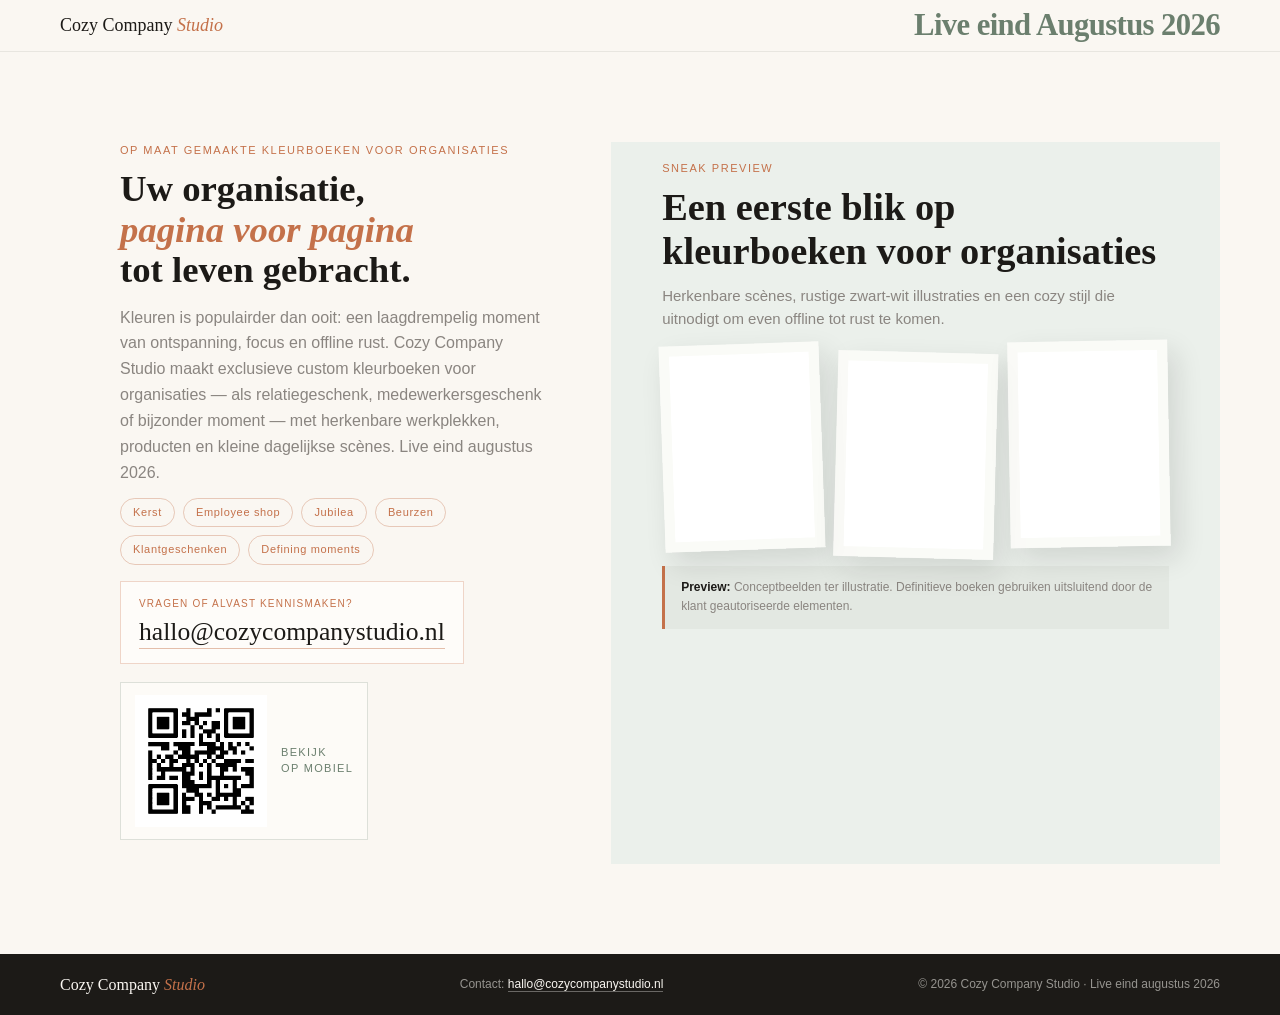
==== index.html @ 4e95ba16 "Harden teaser page with CSP and remove unused script" ====
<!DOCTYPE html>
<html lang="nl">
<head>
<meta charset="UTF-8">
<meta name="viewport" content="width=device-width, initial-scale=1.0">
<title>Custom kleurboeken voor organisaties | Cozy Company Studio</title>
<meta http-equiv="Content-Security-Policy" content="default-src 'self'; img-src 'self' data: https:; script-src 'self' 'unsafe-inline'; style-src 'self' https://fonts.googleapis.com; font-src 'self' https://fonts.gstatic.com; connect-src 'none'; object-src 'none'; base-uri 'self'; form-action 'none'; frame-ancestors 'none'; upgrade-insecure-requests;">
<link rel="stylesheet" href="css/style.css">
<link rel="stylesheet" href="css/teaser.css">

  <meta name="description" content="Cozy Company Studio maakt exclusieve custom kleurboeken voor organisaties, met herkenbare werkplekken, producten en momenten. Live eind augustus 2026.">
  <meta name="robots" content="index, follow">
  <meta name="author" content="Cozy Company Studio">
  <meta name="theme-color" content="#FAF7F2">
  <link rel="canonical" href="https://www.cozycompanystudio.nl/">

  <meta property="og:locale" content="nl_NL">
  <meta property="og:title" content="Custom kleurboeken voor organisaties | Cozy Company Studio">
  <meta property="og:description" content="Exclusieve custom kleurboeken voor organisaties. Herkenbare werkplekken, producten en kleine momenten in een warme cozy stijl. Live eind augustus 2026.">
  <meta property="og:type" content="website">
  <meta property="og:url" content="https://www.cozycompanystudio.nl/">
  <meta property="og:site_name" content="Cozy Company Studio">
  <meta property="og:image" content="https://www.cozycompanystudio.nl/images/gallery/gallery-01.png">
  <meta property="og:image:alt" content="Voorbeeldillustratie van een custom kleurboek voor een organisatie">

  <meta name="twitter:card" content="summary_large_image">
  <meta name="twitter:title" content="Custom kleurboeken voor organisaties | Cozy Company Studio">
  <meta name="twitter:description" content="Exclusieve custom kleurboeken voor organisaties. Live eind augustus 2026.">
  <meta name="twitter:image" content="https://www.cozycompanystudio.nl/images/gallery/gallery-01.png">

  <script type="application/ld+json">
  {
    "@context": "https://schema.org",
    "@graph": [
      {
        "@type": "Organization",
        "@id": "https://www.cozycompanystudio.nl/#organization",
        "name": "Cozy Company Studio",
        "url": "https://www.cozycompanystudio.nl/",
        "email": "hallo@cozycompanystudio.nl",
        "description": "Cozy Company Studio maakt exclusieve custom kleurboeken voor organisaties.",
        "logo": "https://www.cozycompanystudio.nl/favicon/favicon.svg"
      },
      {
        "@type": "WebSite",
        "@id": "https://www.cozycompanystudio.nl/#website",
        "url": "https://www.cozycompanystudio.nl/",
        "name": "Cozy Company Studio",
        "publisher": { "@id": "https://www.cozycompanystudio.nl/#organization" },
        "inLanguage": "nl-NL"
      },
      {
        "@type": "Service",
        "@id": "https://www.cozycompanystudio.nl/#service",
        "name": "Custom kleurboeken voor organisaties",
        "serviceType": "Op maat gemaakte kleurboeken voor organisaties",
        "provider": { "@id": "https://www.cozycompanystudio.nl/#organization" },
        "areaServed": "Nederland",
        "description": "Exclusieve kleurboeken voor organisaties, met herkenbare werkplekken, producten, collega’s en kleine momenten uit het dagelijkse werk."
      }
    ]
  }
  </script>

  <link rel="icon" href="favicon/favicon.svg" type="image/svg+xml">
  <link rel="manifest" href="favicon/site.webmanifest">

</head>
<body class="teaser-page">

<nav>
  <a href="#" class="logo">Cozy Company <span>Studio</span></a>
  <div class="nav-launch-note">Live eind Augustus 2026</div>
</nav>

<main class="teaser-shell">
  <section class="teaser-main" aria-label="Teaser Cozy Company Studio">
    <div class="teaser-copy">
      <p class="hero-eyebrow">Op maat gemaakte kleurboeken voor organisaties</p>
      <h1 class="hero-title">
        Uw organisatie,<br>
        <em>pagina voor pagina</em><br>
        tot leven gebracht.
      </h1>
      <p class="hero-subtitle">
        Kleuren is populairder dan ooit: een laagdrempelig moment van ontspanning, focus en offline rust. Cozy Company Studio maakt exclusieve custom kleurboeken voor organisaties — als relatiegeschenk, medewerkersgeschenk of bijzonder moment — met herkenbare werkplekken, producten en kleine dagelijkse scènes. Live eind augustus 2026.
      </p>
      <div class="hero-occasions">
        <span class="occasion-tag">Kerst</span>
        <span class="occasion-tag">Employee shop</span>
        <span class="occasion-tag">Jubilea</span>
        <span class="occasion-tag">Beurzen</span>
        <span class="occasion-tag">Klantgeschenken</span>
        <span class="occasion-tag">Defining moments</span>
      </div>
      <div class="teaser-mail-cta" aria-label="Contact per e-mail">
        <span>Vragen of alvast kennismaken?</span>
        <a href="mailto:hallo@cozycompanystudio.nl">hallo@cozycompanystudio.nl</a>
      </div>
      <div class="desktop-qr" aria-label="QR-code om de website op mobiel te bekijken">
        <img src="images/qr-mobile.svg?v=5" alt="QR-code naar Cozy Company Studio">
        <span>Bekijk<br>op mobiel</span>
      </div>
    </div>

    <aside class="teaser-preview" aria-label="Sneak preview voorbeeldillustraties">
      <div class="teaser-preview-header">
        <p class="section-label">Sneak preview</p>
        <h2 class="section-title">Een eerste blik op kleurboeken voor organisaties</h2>
        <p class="section-intro">
          Herkenbare scènes, rustige zwart-wit illustraties en een cozy stijl die uitnodigt om even offline tot rust te komen.
        </p>
      </div>
      <div class="teaser-gallery">
        <div class="teaser-card">
          <img src="images/gallery/custom-kleurboek-luchtvaart-organisatie.svg" alt="Voorbeeldillustratie van custom kleurboek voor luchtvaartorganisatie" loading="lazy">
        </div>
        <div class="teaser-card">
          <img src="images/gallery/custom-kleurboek-openbaar-vervoer-organisatie.svg" alt="Voorbeeldillustratie van custom kleurboek voor openbaar vervoer organisatie" loading="lazy">
        </div>
        <div class="teaser-card">
          <img src="images/gallery/custom-kleurboek-hightech-organisatie.svg" alt="Voorbeeldillustratie van custom kleurboek voor hightech organisatie" loading="lazy">
        </div>
      </div>
      <div class="gallery-disclaimer">
        <strong>Preview:</strong> Conceptbeelden ter illustratie. Definitieve boeken gebruiken uitsluitend door de klant geautoriseerde elementen.
      </div>
    </aside>
  </section>

  <footer class="teaser-footer">
    <div class="footer-logo">Cozy Company <span>Studio</span></div>
    <div>Contact: <a href="mailto:hallo@cozycompanystudio.nl">hallo@cozycompanystudio.nl</a></div>
    <div>© 2026 Cozy Company Studio · Live eind augustus 2026</div>
  </footer>
</main>

</body>
</html>
---- css/style.css ----
@import url('https://fonts.googleapis.com/css2?family=Playfair+Display:ital,wght@0,400;0,700;1,400&family=DM+Sans:wght@300;400;500&display=swap');

  :root {
    --ink: #1C1A17;
    --cream: #FAF7F2;
    --warm-white: #FFFEFB;
    --sage: #6B7F6E;
    --blush: #E8C4A0;
    --terracotta: #C4714A;
    --pale-sage: #EBF0EB;
    --mid-gray: #8A8580;
  }

  * { margin: 0; padding: 0; box-sizing: border-box; }
  html { scroll-behavior: smooth; }
  body { font-family: 'DM Sans', sans-serif; background: var(--cream); color: var(--ink); font-size: 16px; line-height: 1.6; }

  /* ─── NAV ─── */
  nav {
    position: fixed; top: 0; width: 100%; z-index: 100;
    padding: 18px 60px; display: flex; justify-content: space-between; align-items: center;
    background: rgba(250,247,242,0.95); backdrop-filter: blur(8px);
    border-bottom: 1px solid rgba(28,26,23,0.08);
  }
  .logo { font-family: 'Playfair Display', serif; font-size: 18px; color: var(--ink); text-decoration: none; }
  .logo span { color: var(--terracotta); font-style: italic; }
  .nav-links { list-style: none; display: flex; gap: 32px; }
  .nav-links a { text-decoration: none; font-size: 12px; font-weight: 400; color: var(--mid-gray); letter-spacing: 0.08em; text-transform: uppercase; transition: color 0.2s; }
  .nav-links a:hover { color: var(--ink); }
  .nav-hamburger { display: none; flex-direction: column; gap: 5px; cursor: pointer; padding: 4px; }
  .nav-hamburger span { display: block; width: 22px; height: 2px; background: var(--ink); border-radius: 2px; }
  .mobile-menu { display: none; position: fixed; top: 61px; left: 0; right: 0; background: var(--cream); border-bottom: 1px solid rgba(28,26,23,0.1); z-index: 99; padding: 20px 24px; flex-direction: column; }
  .mobile-menu.open { display: flex; }
  .mobile-menu a { text-decoration: none; font-size: 14px; letter-spacing: 0.06em; text-transform: uppercase; color: var(--ink); padding: 14px 0; border-bottom: 1px solid rgba(28,26,23,0.06); }

  /* ─── HERO ─── */
  #hero { min-height: 100vh; display: grid; grid-template-columns: 1fr 1fr; padding-top: 61px; }
  .hero-left { padding: 80px 60px; display: flex; flex-direction: column; justify-content: center; }
  .hero-eyebrow { font-size: 11px; font-weight: 500; letter-spacing: 0.14em; text-transform: uppercase; color: var(--terracotta); margin-bottom: 24px; }
  .hero-title { font-family: 'Playfair Display', serif; font-size: clamp(36px, 4vw, 56px); line-height: 1.1; font-weight: 700; margin-bottom: 24px; }
  .hero-title em { font-style: italic; color: var(--terracotta); }
  .hero-subtitle { font-size: 16px; font-weight: 300; color: var(--mid-gray); line-height: 1.75; max-width: 440px; margin-bottom: 20px; }
  .hero-occasions { display: flex; flex-wrap: wrap; gap: 8px; margin-bottom: 36px; }
  .occasion-tag { font-size: 11px; font-weight: 500; letter-spacing: 0.06em; border: 1px solid rgba(196,113,74,0.35); color: var(--terracotta); padding: 5px 12px; border-radius: 20px; }
  .hero-cta { display: inline-block; background: var(--ink); color: var(--cream); padding: 15px 34px; font-size: 12px; letter-spacing: 0.08em; text-transform: uppercase; text-decoration: none; font-weight: 500; transition: background 0.2s; width: fit-content; }
  .hero-cta:hover { background: var(--terracotta); }
  .hero-right { background: var(--pale-sage); position: relative; overflow: hidden; display: flex; align-items: center; justify-content: center; min-height: 400px; }
  .book-mockup { width: 240px; height: 320px; background: white; box-shadow: 20px 20px 60px rgba(28,26,23,0.15); border-radius: 2px; transform: rotate(-2deg); position: relative; overflow: hidden; z-index: 2; }
  .book-spine { position: absolute; left: 0; top: 0; bottom: 0; width: 16px; background: var(--sage); }
  .book-content { margin-left: 20px; padding: 20px 16px; height: 100%; display: flex; flex-direction: column; }
  .book-logo-area { font-family: 'Playfair Display', serif; font-size: 8px; letter-spacing: 0.12em; color: var(--mid-gray); text-transform: uppercase; margin-bottom: 10px; border-bottom: 1px solid #eee; padding-bottom: 6px; }
  .coloring-preview { flex: 1; display: flex; align-items: center; justify-content: center; }
  .book-title { font-size: 7px; letter-spacing: 0.06em; text-transform: uppercase; color: var(--mid-gray); text-align: center; margin-top: 10px; }
  .second-book { position: absolute; top: 50%; right: 50px; transform: translateY(-60%) rotate(4deg); width: 180px; height: 240px; background: white; box-shadow: 10px 10px 30px rgba(28,26,23,0.1); border-radius: 2px; overflow: hidden; z-index: 1; }
  .second-book .book-spine { background: var(--blush); }

  /* ─── SECTION SHARED ─── */
  section { padding: 90px 60px; }
  .section-label { font-size: 11px; font-weight: 500; letter-spacing: 0.14em; text-transform: uppercase; color: var(--terracotta); margin-bottom: 14px; }
  .section-title { font-family: 'Playfair Display', serif; font-size: clamp(26px, 3vw, 40px); line-height: 1.15; margin-bottom: 18px; max-width: 600px; }
  .section-intro { font-size: 15px; color: var(--mid-gray); max-width: 560px; font-weight: 300; line-height: 1.75; margin-bottom: 52px; }

  /* ─── GALLERY ─── */
  #gallery { background: var(--cream); }
  .coloring-strip { display: grid; grid-template-columns: repeat(5, 1fr); gap: 20px; }
  .strip-item { display: flex; flex-direction: column; gap: 12px; transition: transform 0.28s ease, filter 0.28s ease; }
  .strip-bg { border-radius: 6px; padding: 20px 16px 28px; display: flex; align-items: center; justify-content: center; transition: background 0.28s ease, box-shadow 0.28s ease; }
  .strip-frame {
    width: 100%; aspect-ratio: 3/4; overflow: hidden;
    box-shadow: 6px 6px 20px rgba(28,26,23,0.15), -2px -2px 8px rgba(28,26,23,0.05);
    background: white;
    transition: transform 0.28s ease, box-shadow 0.28s ease;
    transform-origin: center;
  }
  .strip-frame img { width: 100%; height: 100%; object-fit: cover; object-position: top; display: block; transition: transform 0.28s ease; }
  .strip-item:hover, .strip-item.active { transform: translateY(-10px); filter: saturate(1.05); }
  .strip-item:hover .strip-bg, .strip-item.active .strip-bg { box-shadow: 0 18px 42px rgba(28,26,23,0.12); }
  .strip-item:hover .strip-frame, .strip-item.active .strip-frame { transform: scale(1.08) rotate(0deg) !important; box-shadow: 14px 18px 42px rgba(28,26,23,0.24), -4px -4px 12px rgba(28,26,23,0.06); }
  .strip-item:hover .strip-frame img, .strip-item.active .strip-frame img { transform: scale(1.04); }
  .strip-sector { font-size: 11px; font-weight: 500; letter-spacing: 0.08em; text-transform: uppercase; color: var(--ink); text-align: center; }
  .gallery-disclaimer {
    margin-top: 32px; padding: 16px 20px;
    background: rgba(28,26,23,0.04); border-left: 3px solid var(--terracotta);
    font-size: 12px; color: var(--mid-gray); line-height: 1.6;
  }
  .gallery-disclaimer strong { color: var(--ink); }

  /* ─── PRICING (full-width) ─── */
  #pricing { background: var(--ink); color: var(--cream); padding: 90px 0; }
  #pricing .pricing-inner { padding: 0 60px; }
  #pricing .section-title { color: var(--cream); }
  #pricing .section-title em { font-style: italic; color: var(--terracotta); }
  #pricing .section-intro { color: rgba(250,247,242,0.6); max-width: 600px; }

  .pricing-specs {
    display: flex; gap: 0; margin-bottom: 52px;
    border-top: 1px solid rgba(255,255,255,0.1);
    border-bottom: 1px solid rgba(255,255,255,0.1);
  }
  .pricing-spec-item {
    flex: 1; display: flex; flex-direction: column; gap: 6px;
    padding: 24px 32px; border-right: 1px solid rgba(255,255,255,0.08);
  }
  .pricing-spec-item:first-child { padding-left: 0; }
  .pricing-spec-item:last-child { border-right: none; }
  .spec-l { font-size: 10px; letter-spacing: 0.1em; text-transform: uppercase; color: rgba(250,247,242,0.4); font-weight: 500; }
  .spec-v { font-size: 16px; color: var(--cream); font-weight: 400; }

  .staffel-grid {
    display: grid; grid-template-columns: repeat(4, 1fr); gap: 2px;
    background: rgba(255,255,255,0.06); margin-bottom: 40px;
  }
  .staffel-card {
    background: var(--ink); padding: 32px 28px;
    display: flex; flex-direction: column; gap: 8px;
    transition: background 0.15s;
  }
  .staffel-card:hover { background: rgba(255,255,255,0.04); }
  .staffel-card.best { background: rgba(196,113,74,0.12); border-top: 2px solid var(--terracotta); }
  .staffel-range { font-size: 10px; letter-spacing: 0.1em; text-transform: uppercase; color: rgba(250,247,242,0.4); font-weight: 500; margin-bottom: 8px; }
  .staffel-price { font-family: 'Playfair Display', serif; font-size: 40px; font-weight: 700; color: var(--cream); line-height: 1; }
  .staffel-card.best .staffel-price { color: var(--terracotta); }
  .staffel-unit { font-size: 12px; color: rgba(250,247,242,0.4); font-weight: 300; }
  .staffel-total { font-size: 12px; color: rgba(250,247,242,0.35); margin-top: 4px; border-top: 1px solid rgba(255,255,255,0.07); padding-top: 10px; }
  .best-tag { display: inline-block; font-size: 9px; font-weight: 600; letter-spacing: 0.1em; text-transform: uppercase; background: var(--terracotta); color: white; padding: 3px 8px; margin-bottom: 4px; width: fit-content; }

  .pricing-cta-wrap { display: flex; align-items: center; gap: 32px; flex-wrap: wrap; }
  .pricing-main-cta { display: inline-block; background: var(--terracotta); color: white; padding: 16px 40px; font-size: 12px; letter-spacing: 0.08em; text-transform: uppercase; text-decoration: none; font-weight: 500; transition: background 0.2s; }
  .pricing-main-cta:hover { background: #b5633e; }
  .pricing-footer-note { font-size: 11px; color: rgba(250,247,242,0.35); font-style: italic; font-family: 'Playfair Display', serif; max-width: 440px; }

  /* ─── HOW IT WORKS ─── */
  #how { background: var(--warm-white); }
  .steps { display: grid; grid-template-columns: repeat(4, 1fr); gap: 36px; }
  .step { border-top: 2px solid var(--ink); padding-top: 22px; }
  .step-number { font-family: 'Playfair Display', serif; font-size: 11px; color: var(--mid-gray); margin-bottom: 14px; }
  .step-title { font-family: 'Playfair Display', serif; font-size: 19px; font-weight: 700; margin-bottom: 8px; line-height: 1.2; }
  .step-desc { font-size: 13px; color: var(--mid-gray); line-height: 1.65; font-weight: 300; }

  /* ─── CONTACT ─── */
  #contact { background: var(--pale-sage); display: grid; grid-template-columns: 1fr 1fr; gap: 70px; }
  .contact-left .section-title { max-width: 400px; }
  .contact-detail { display: flex; flex-direction: column; gap: 16px; margin-top: 30px; }
  .contact-item { font-size: 14px; color: var(--mid-gray); }
  .contact-item strong { color: var(--ink); font-weight: 500; }
  .contact-right { padding-top: 10px; }
  .form-group { margin-bottom: 20px; }
  .form-group label { display: block; font-size: 11px; font-weight: 500; letter-spacing: 0.1em; text-transform: uppercase; color: var(--mid-gray); margin-bottom: 7px; }
  .form-optional { font-size: 10px; color: var(--mid-gray); font-weight: 300; letter-spacing: 0; text-transform: none; opacity: 0.7; }
  .form-group input, .form-group textarea, .form-group select {
    width: 100%; padding: 13px 15px; background: white; border: 1px solid rgba(28,26,23,0.12);
    font-family: 'DM Sans', sans-serif; font-size: 15px; color: var(--ink); outline: none;
    border-radius: 0; transition: border-color 0.2s; appearance: none;
  }
  .form-group input:focus, .form-group textarea:focus, .form-group select:focus { border-color: var(--terracotta); }
  .form-group textarea { resize: vertical; min-height: 90px; }
  .form-row { display: grid; grid-template-columns: 1fr 1fr; gap: 14px; }
  .form-consent { font-size: 12px; color: var(--mid-gray); margin-top: 14px; line-height: 1.6; }
  .form-consent a { color: var(--terracotta); text-decoration: underline; }
  .form-submit { background: var(--ink); color: var(--cream); border: none; padding: 16px 36px; font-size: 12px; letter-spacing: 0.08em; text-transform: uppercase; font-family: 'DM Sans', sans-serif; font-weight: 500; cursor: pointer; transition: background 0.2s, opacity 0.2s; }
  .form-submit:hover { background: var(--terracotta); }
  .form-submit:disabled { cursor: wait; opacity: 0.65; }

  /* ─── FOOTER ─── */
  footer { background: var(--ink); color: rgba(250,247,242,0.5); padding: 40px 60px; display: flex; justify-content: space-between; align-items: center; flex-wrap: wrap; gap: 20px; font-size: 12px; }
  .footer-logo { font-family: 'Playfair Display', serif; font-size: 16px; color: var(--cream); }
  .footer-logo span { color: var(--terracotta); font-style: italic; }
  .footer-links { display: flex; gap: 24px; }
  .footer-links a { color: rgba(250,247,242,0.5); text-decoration: none; transition: color 0.2s; }
  .footer-links a:hover { color: var(--cream); }

  /* ─── MODAL ─── */
  .modal-overlay { display: none; position: fixed; inset: 0; background: rgba(28,26,23,0.55); backdrop-filter: blur(4px); z-index: 999; align-items: center; justify-content: center; padding: 24px; }
  .modal-overlay.open { display: flex; }
  .modal-box { background: var(--cream); width: min(720px, 100%); max-height: 84vh; overflow-y: auto; padding: 42px; box-shadow: 0 24px 80px rgba(0,0,0,0.22); position: relative; }
  .modal-close { position: sticky; top: 0; float: right; border: none; background: var(--ink); color: var(--cream); width: 34px; height: 34px; cursor: pointer; }
  .modal-box h2 { font-family: 'Playfair Display', serif; font-size: 30px; margin-bottom: 18px; }
  .modal-box h3 { font-family: 'Playfair Display', serif; font-size: 18px; margin-top: 24px; margin-bottom: 8px; }
  .modal-box p, .modal-box li { font-size: 14px; color: var(--mid-gray); line-height: 1.7; }
  .modal-box ul { margin-left: 20px; }
  .contact-success-box { width: min(520px, 100%); text-align: left; border-top: 3px solid var(--terracotta); }
  .contact-success-box p { margin-bottom: 26px; }
  .modal-ok { background: var(--ink); color: var(--cream); border: none; padding: 14px 32px; font-size: 12px; letter-spacing: 0.08em; text-transform: uppercase; font-family: 'DM Sans', sans-serif; font-weight: 500; cursor: pointer; transition: background 0.2s; }
  .modal-ok:hover { background: var(--terracotta); }

  @media (max-width: 900px) {
    nav { padding: 16px 24px; }
    .nav-links { display: none; }
    .nav-hamburger { display: flex; }
    #hero { grid-template-columns: 1fr; }
    .hero-left { padding: 70px 24px 50px; }
    .hero-right { min-height: 360px; }
    section { padding: 64px 24px; }
    .coloring-strip {
      display: flex;
      gap: 18px;
      overflow-x: auto;
      overflow-y: visible;
      scroll-snap-type: x mandatory;
      scroll-padding: 24px;
      padding: 10px 24px 26px;
      margin: -10px -24px 0;
      -webkit-overflow-scrolling: touch;
    }
    .coloring-strip::-webkit-scrollbar { height: 6px; }
    .coloring-strip::-webkit-scrollbar-thumb { background: rgba(28,26,23,0.18); border-radius: 999px; }
    .strip-item { flex: 0 0 min(72vw, 320px); scroll-snap-align: center; cursor: pointer; }
    #pricing .pricing-inner { padding: 0 24px; }
    .pricing-specs { flex-direction: column; }
    .pricing-spec-item { padding: 18px 0; border-right: none; border-bottom: 1px solid rgba(255,255,255,0.08); }
    .staffel-grid { grid-template-columns: 1fr; }
    .steps { grid-template-columns: 1fr 1fr; }
    #contact { grid-template-columns: 1fr; gap: 40px; }
    .form-row { grid-template-columns: 1fr; }
    footer { padding: 34px 24px; flex-direction: column; align-items: flex-start; }
  }

  @media (max-width: 520px) {
    .strip-item { flex-basis: 78vw; }
    .steps { grid-template-columns: 1fr; }
    .second-book { right: 20px; width: 140px; height: 190px; }
    .book-mockup { width: 200px; height: 270px; }
  }
---- css/teaser.css ----
body.teaser-page { min-height: 100vh; overflow-x: hidden; }
body.teaser-page nav {
  position: static;
  width: 100%;
  justify-content: space-between;
  gap: 24px;
  padding: 10px 60px;
}
body.teaser-page .nav-links,
body.teaser-page .nav-hamburger,
body.teaser-page .mobile-menu { display: none; }

.nav-launch-note {
  font-family: 'Playfair Display', serif;
  font-size: clamp(22px, 2.4vw, 36px);
  line-height: 1;
  color: var(--sage);
  font-weight: 700;
  letter-spacing: -0.02em;
  white-space: nowrap;
  flex-shrink: 1;
  min-width: 0;
}

.teaser-shell {
  min-height: calc(100vh - 49px);
  padding-top: 0;
  display: grid;
  grid-template-rows: minmax(0, 1fr) auto;
}

.teaser-main {
  display: grid;
  grid-template-columns: minmax(0, 0.95fr) minmax(420px, 1.05fr);
  min-height: 0;
  background: var(--cream);
}

.teaser-copy {
  padding: 0 60px 24px;
  display: flex;
  flex-direction: column;
  justify-content: flex-start;
}

.teaser-copy .hero-eyebrow { margin-bottom: 10px; }

.teaser-copy .hero-title {
  font-size: clamp(22px, 2.87vw, 38px);
  max-width: 560px;
  margin-bottom: 14px;
}

.teaser-copy .hero-subtitle {
  max-width: 650px;
  margin-bottom: 12px;
  line-height: 1.62;
}

.teaser-copy .hero-occasions { margin-bottom: 16px; }

.teaser-mail-cta {
  display: inline-flex;
  flex-direction: column;
  align-items: flex-start;
  gap: 5px;
  width: fit-content;
  max-width: 100%;
  border: 1px solid rgba(196,113,74,0.28);
  background: rgba(255,254,251,0.78);
  padding: 14px 18px;
}

.teaser-mail-cta span {
  font-size: 10px;
  letter-spacing: 0.12em;
  text-transform: uppercase;
  color: var(--terracotta);
  font-weight: 500;
}

.teaser-mail-cta a {
  color: var(--ink);
  font-family: 'Playfair Display', serif;
  font-size: clamp(19px, 2vw, 26px);
  line-height: 1.2;
  text-decoration: none;
  border-bottom: 1px solid rgba(196,113,74,0.45);
  transition: color 0.2s, border-color 0.2s;
}

.teaser-mail-cta a:hover {
  color: var(--terracotta);
  border-color: var(--terracotta);
}

.desktop-qr {
  display: flex;
  align-items: center;
  gap: 14px;
  width: fit-content;
  margin-top: 18px;
  padding: 12px 14px;
  border: 1px solid rgba(107,127,110,0.22);
  background: rgba(255,254,251,0.66);
}

.desktop-qr img {
  width: 132px;
  height: 132px;
  display: block;
  background: #ffffff;
}

.desktop-qr span {
  font-size: 11px;
  letter-spacing: 0.12em;
  text-transform: uppercase;
  color: var(--sage);
  font-weight: 500;
  line-height: 1.4;
}

.teaser-preview {
  background: var(--pale-sage);
  padding: 18px clamp(28px, 4vw, 56px) 26px;
  display: flex;
  flex-direction: column;
  justify-content: flex-start;
  gap: 14px;
  overflow: hidden;
}

.teaser-preview-header { max-width: 520px; }
.teaser-preview-header .section-label { margin-bottom: 8px; }
.teaser-preview-header .section-title { margin-bottom: 10px; }
.teaser-preview-header .section-intro {
  margin-bottom: 0;
  max-width: 520px;
  line-height: 1.55;
}

.teaser-gallery {
  display: grid;
  grid-template-columns: repeat(3, minmax(0, 1fr));
  gap: 14px;
  align-items: center;
}

.teaser-card {
  background: rgba(255,254,251,0.78);
  padding: 10px;
  box-shadow: 8px 12px 28px rgba(28,26,23,0.12);
  transform: rotate(-2deg);
}

.teaser-card:nth-child(2) { transform: rotate(1.5deg) translateY(8px); }
.teaser-card:nth-child(3) { transform: rotate(-1deg) translateY(-3px); }
.teaser-card img {
  display: block;
  width: 100%;
  aspect-ratio: 3 / 4;
  object-fit: cover;
  object-position: top;
  background: white;
}

.teaser-preview .gallery-disclaimer {
  margin-top: 2px;
  padding: 12px 16px;
}

.teaser-footer {
  background: var(--ink);
  color: rgba(250,247,242,0.55);
  padding: 18px 60px;
  display: flex;
  justify-content: space-between;
  align-items: center;
  gap: 20px;
  font-size: 12px;
}

.teaser-footer a {
  color: var(--cream);
  text-decoration: none;
  border-bottom: 1px solid rgba(250,247,242,0.35);
  transition: color 0.2s, border-color 0.2s;
}

.teaser-footer a:hover {
  color: var(--blush);
  border-color: var(--blush);
}

@media (max-width: 1000px) {
  body.teaser-page nav { align-items: center; padding: 10px 24px; }
  .nav-launch-note { font-size: clamp(14px, 3.3vw, 26px); white-space: nowrap; text-align: right; }
  .teaser-main { grid-template-columns: 1fr; }
  .teaser-copy { padding: 0 24px 22px; }
  .teaser-preview { padding: 18px 24px 28px; }
  .desktop-qr { display: none; }
  .teaser-footer { padding: 20px 24px; flex-direction: column; align-items: flex-start; }
}

@media (max-width: 620px) {
  .teaser-shell { min-height: auto; }
  body.teaser-page nav { gap: 10px; padding: 10px 24px; }
  body.teaser-page .logo { font-size: 16px; }
  .nav-launch-note { font-size: clamp(11px, 3.2vw, 16px); white-space: nowrap; }
  .teaser-gallery { grid-template-columns: repeat(3, 46vw); overflow-x: auto; padding: 8px 24px 18px; margin: 0 -24px; }
  .teaser-card { min-width: 0; }
}
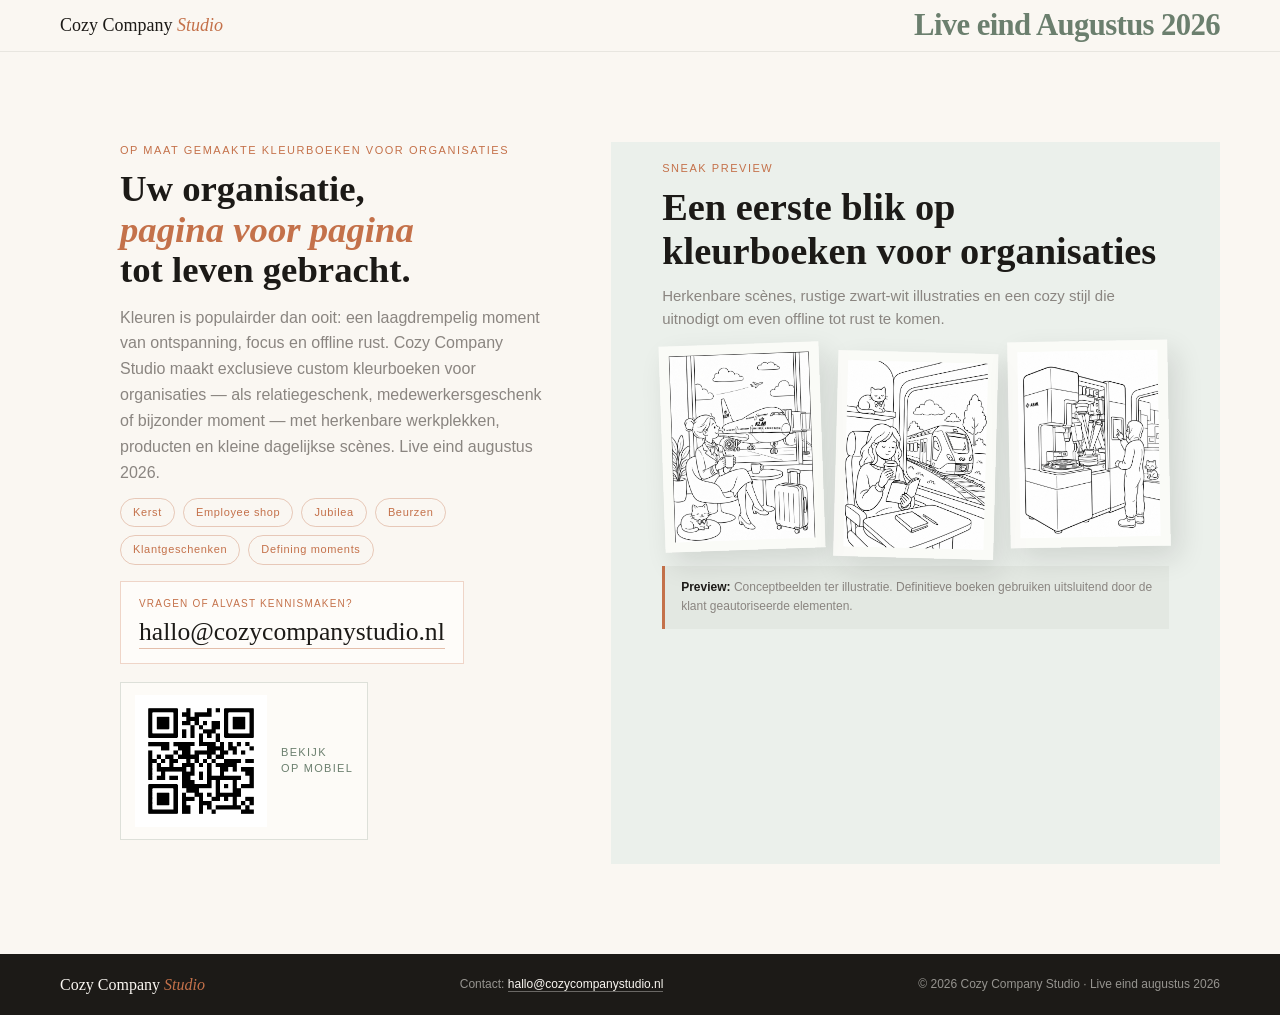
==== commit 2c05dc85: "Restore gallery images on teaser page" ====
--- a/index.html
+++ b/index.html
@@ -113,13 +113,13 @@
       </div>
       <div class="teaser-gallery">
         <div class="teaser-card">
-          <img src="images/gallery/custom-kleurboek-luchtvaart-organisatie.svg" alt="Voorbeeldillustratie van custom kleurboek voor luchtvaartorganisatie" loading="lazy">
+          <img src="images/gallery/gallery-01.png" alt="Voorbeeldillustratie van custom kleurboek voor luchtvaartorganisatie" loading="lazy">
         </div>
         <div class="teaser-card">
-          <img src="images/gallery/custom-kleurboek-openbaar-vervoer-organisatie.svg" alt="Voorbeeldillustratie van custom kleurboek voor openbaar vervoer organisatie" loading="lazy">
+          <img src="images/gallery/gallery-02.png" alt="Voorbeeldillustratie van custom kleurboek voor openbaar vervoer organisatie" loading="lazy">
         </div>
         <div class="teaser-card">
-          <img src="images/gallery/custom-kleurboek-hightech-organisatie.svg" alt="Voorbeeldillustratie van custom kleurboek voor hightech organisatie" loading="lazy">
+          <img src="images/gallery/gallery-05.png" alt="Voorbeeldillustratie van custom kleurboek voor hightech organisatie" loading="lazy">
         </div>
       </div>
       <div class="gallery-disclaimer">
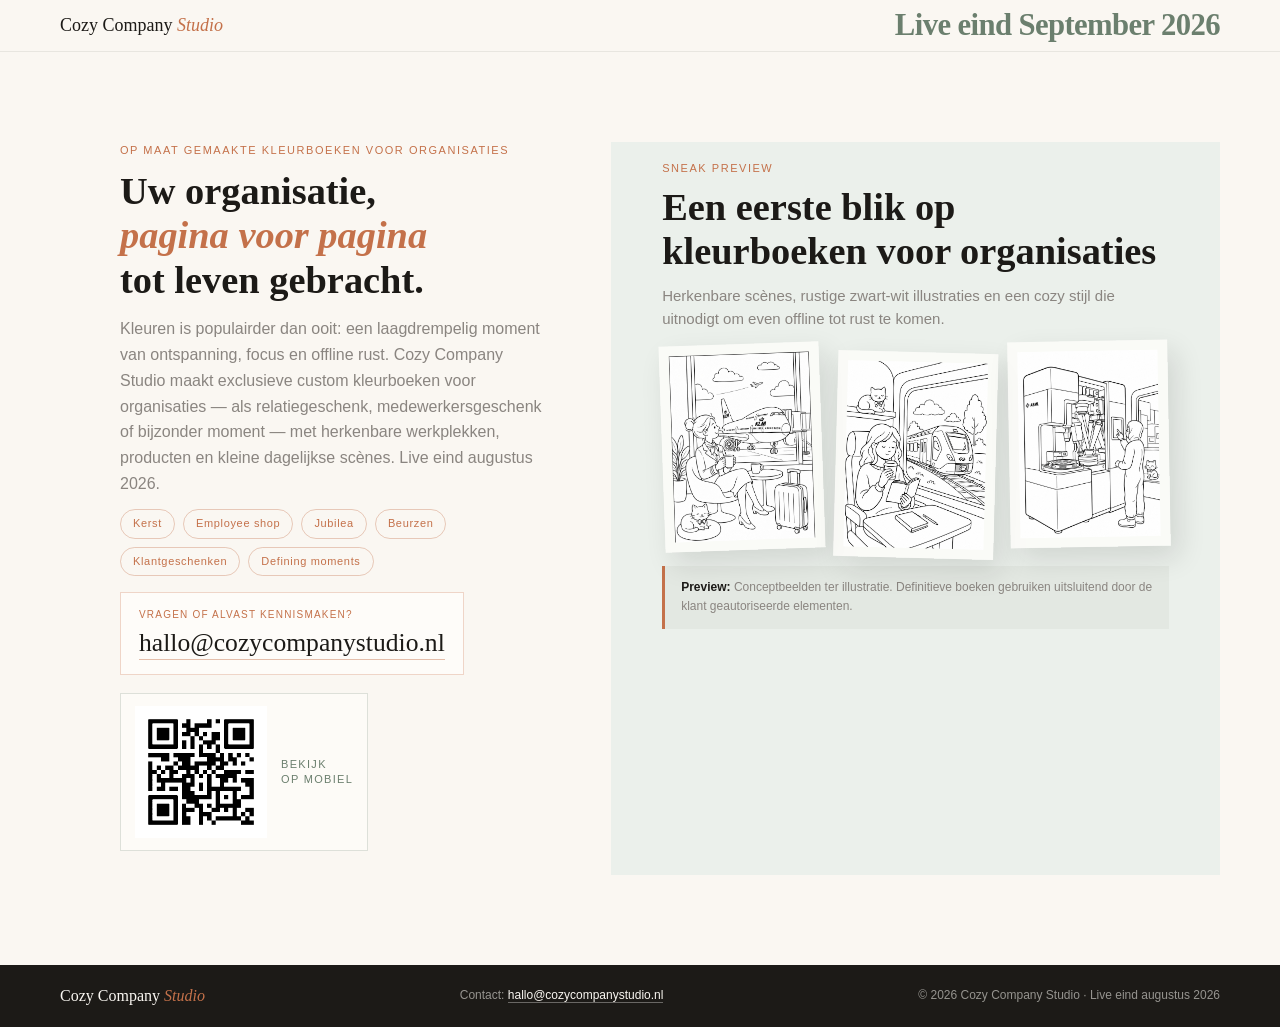
==== commit aa001dd7: "Update teaser launch month in header" ====
--- a/index.html
+++ b/index.html
@@ -70,7 +70,7 @@
 
 <nav>
   <a href="#" class="logo">Cozy Company <span>Studio</span></a>
-  <div class="nav-launch-note">Live eind Augustus 2026</div>
+  <div class="nav-launch-note">Live eind September 2026</div>
 </nav>
 
 <main class="teaser-shell">
--- a/css/teaser.css
+++ b/css/teaser.css
@@ -46,7 +46,8 @@
 .teaser-copy .hero-eyebrow { margin-bottom: 10px; }
 
 .teaser-copy .hero-title {
-  font-size: clamp(22px, 2.87vw, 38px);
+  font-size: clamp(26px, 3vw, 40px);
+  line-height: 1.15;
   max-width: 560px;
   margin-bottom: 14px;
 }
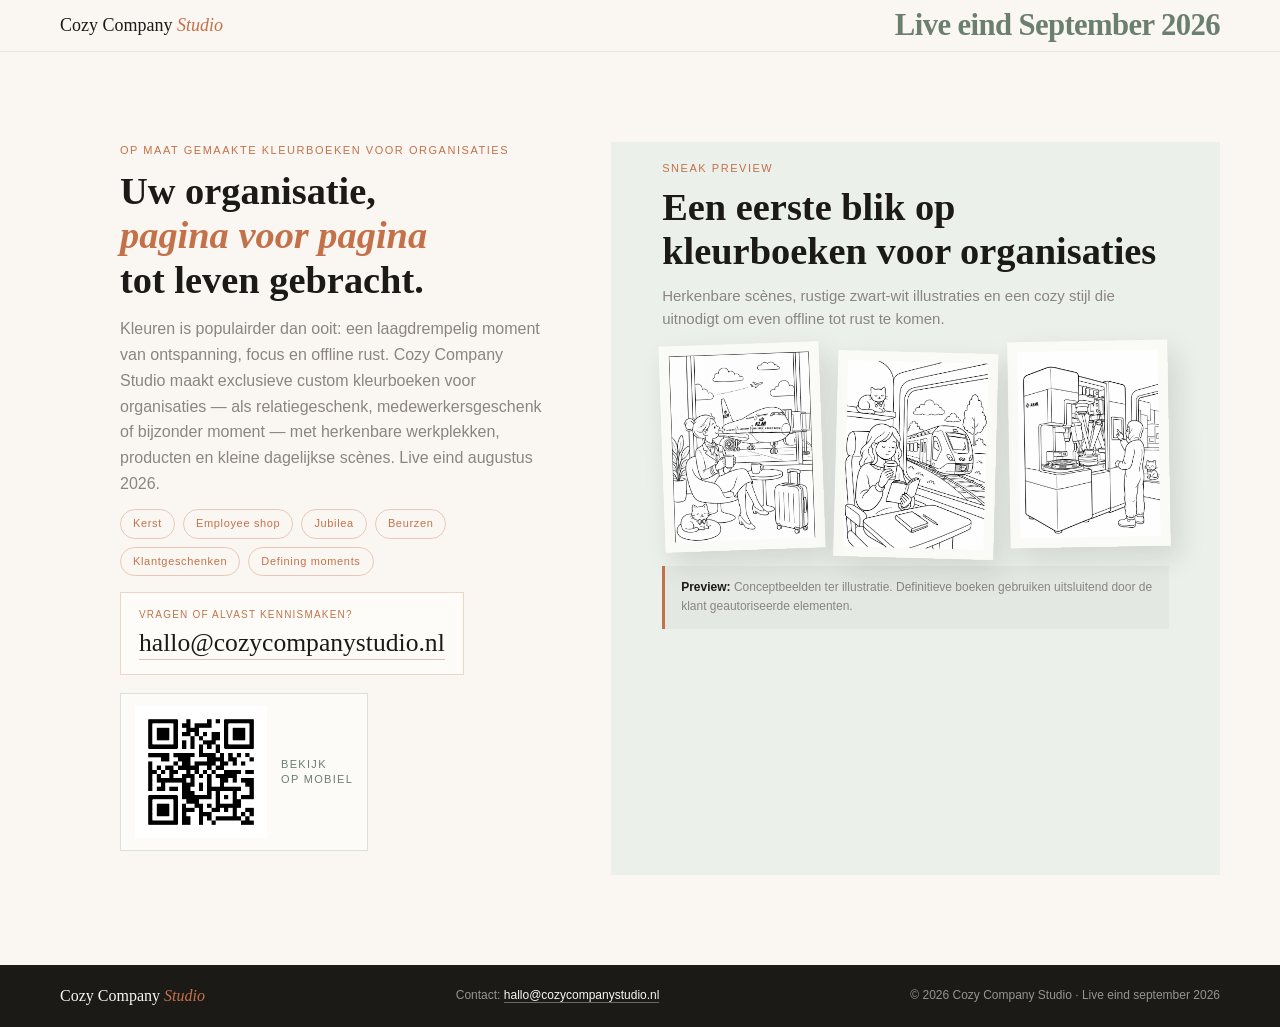
==== commit c2dd62e5: "Update index.html" ====
--- a/index.html
+++ b/index.html
@@ -8,7 +8,7 @@
 <link rel="stylesheet" href="css/style.css">
 <link rel="stylesheet" href="css/teaser.css">
 
-  <meta name="description" content="Cozy Company Studio maakt exclusieve custom kleurboeken voor organisaties, met herkenbare werkplekken, producten en momenten. Live eind augustus 2026.">
+  <meta name="description" content="Cozy Company Studio maakt exclusieve custom kleurboeken voor organisaties, met herkenbare werkplekken, producten en momenten. Live eind september 2026.">
   <meta name="robots" content="index, follow">
   <meta name="author" content="Cozy Company Studio">
   <meta name="theme-color" content="#FAF7F2">
@@ -16,7 +16,7 @@
 
   <meta property="og:locale" content="nl_NL">
   <meta property="og:title" content="Custom kleurboeken voor organisaties | Cozy Company Studio">
-  <meta property="og:description" content="Exclusieve custom kleurboeken voor organisaties. Herkenbare werkplekken, producten en kleine momenten in een warme cozy stijl. Live eind augustus 2026.">
+  <meta property="og:description" content="Exclusieve custom kleurboeken voor organisaties. Herkenbare werkplekken, producten en kleine momenten in een warme cozy stijl. Live eind september 2026.">
   <meta property="og:type" content="website">
   <meta property="og:url" content="https://www.cozycompanystudio.nl/">
   <meta property="og:site_name" content="Cozy Company Studio">
@@ -25,7 +25,7 @@
 
   <meta name="twitter:card" content="summary_large_image">
   <meta name="twitter:title" content="Custom kleurboeken voor organisaties | Cozy Company Studio">
-  <meta name="twitter:description" content="Exclusieve custom kleurboeken voor organisaties. Live eind augustus 2026.">
+  <meta name="twitter:description" content="Exclusieve custom kleurboeken voor organisaties. Live eind september 2026.">
   <meta name="twitter:image" content="https://www.cozycompanystudio.nl/images/gallery/gallery-01.png">
 
   <script type="application/ld+json">
@@ -131,9 +131,9 @@
   <footer class="teaser-footer">
     <div class="footer-logo">Cozy Company <span>Studio</span></div>
     <div>Contact: <a href="mailto:hallo@cozycompanystudio.nl">hallo@cozycompanystudio.nl</a></div>
-    <div>© 2026 Cozy Company Studio · Live eind augustus 2026</div>
+    <div>© 2026 Cozy Company Studio · Live eind september 2026</div>
   </footer>
 </main>
 
 </body>
-</html>+</html>
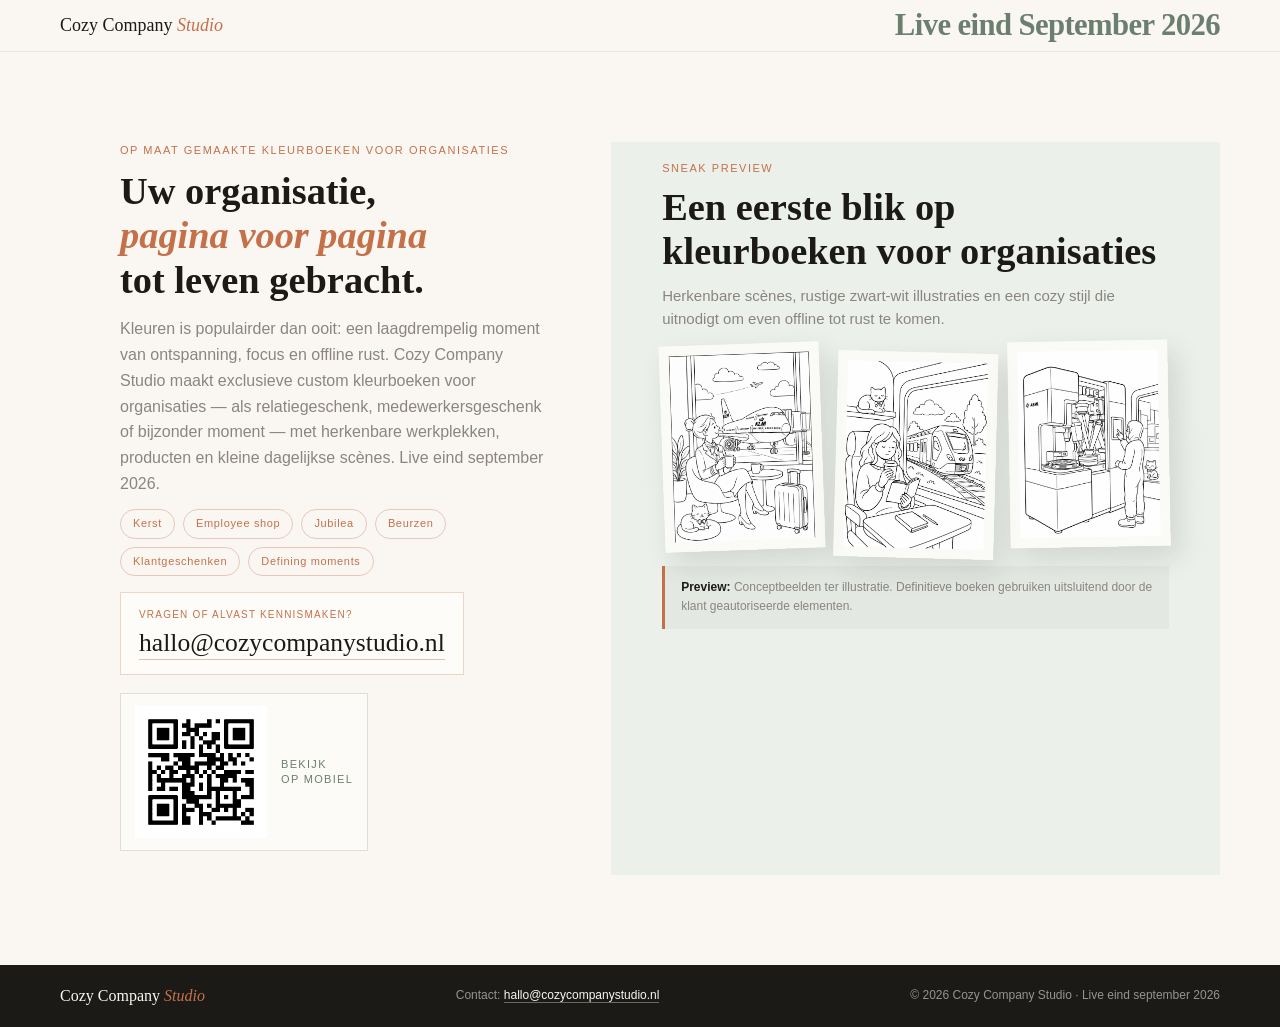
==== commit 8dfc43bf: "Update index.html" ====
--- a/index.html
+++ b/index.html
@@ -83,7 +83,7 @@
         tot leven gebracht.
       </h1>
       <p class="hero-subtitle">
-        Kleuren is populairder dan ooit: een laagdrempelig moment van ontspanning, focus en offline rust. Cozy Company Studio maakt exclusieve custom kleurboeken voor organisaties — als relatiegeschenk, medewerkersgeschenk of bijzonder moment — met herkenbare werkplekken, producten en kleine dagelijkse scènes. Live eind augustus 2026.
+        Kleuren is populairder dan ooit: een laagdrempelig moment van ontspanning, focus en offline rust. Cozy Company Studio maakt exclusieve custom kleurboeken voor organisaties — als relatiegeschenk, medewerkersgeschenk of bijzonder moment — met herkenbare werkplekken, producten en kleine dagelijkse scènes. Live eind september 2026.
       </p>
       <div class="hero-occasions">
         <span class="occasion-tag">Kerst</span>
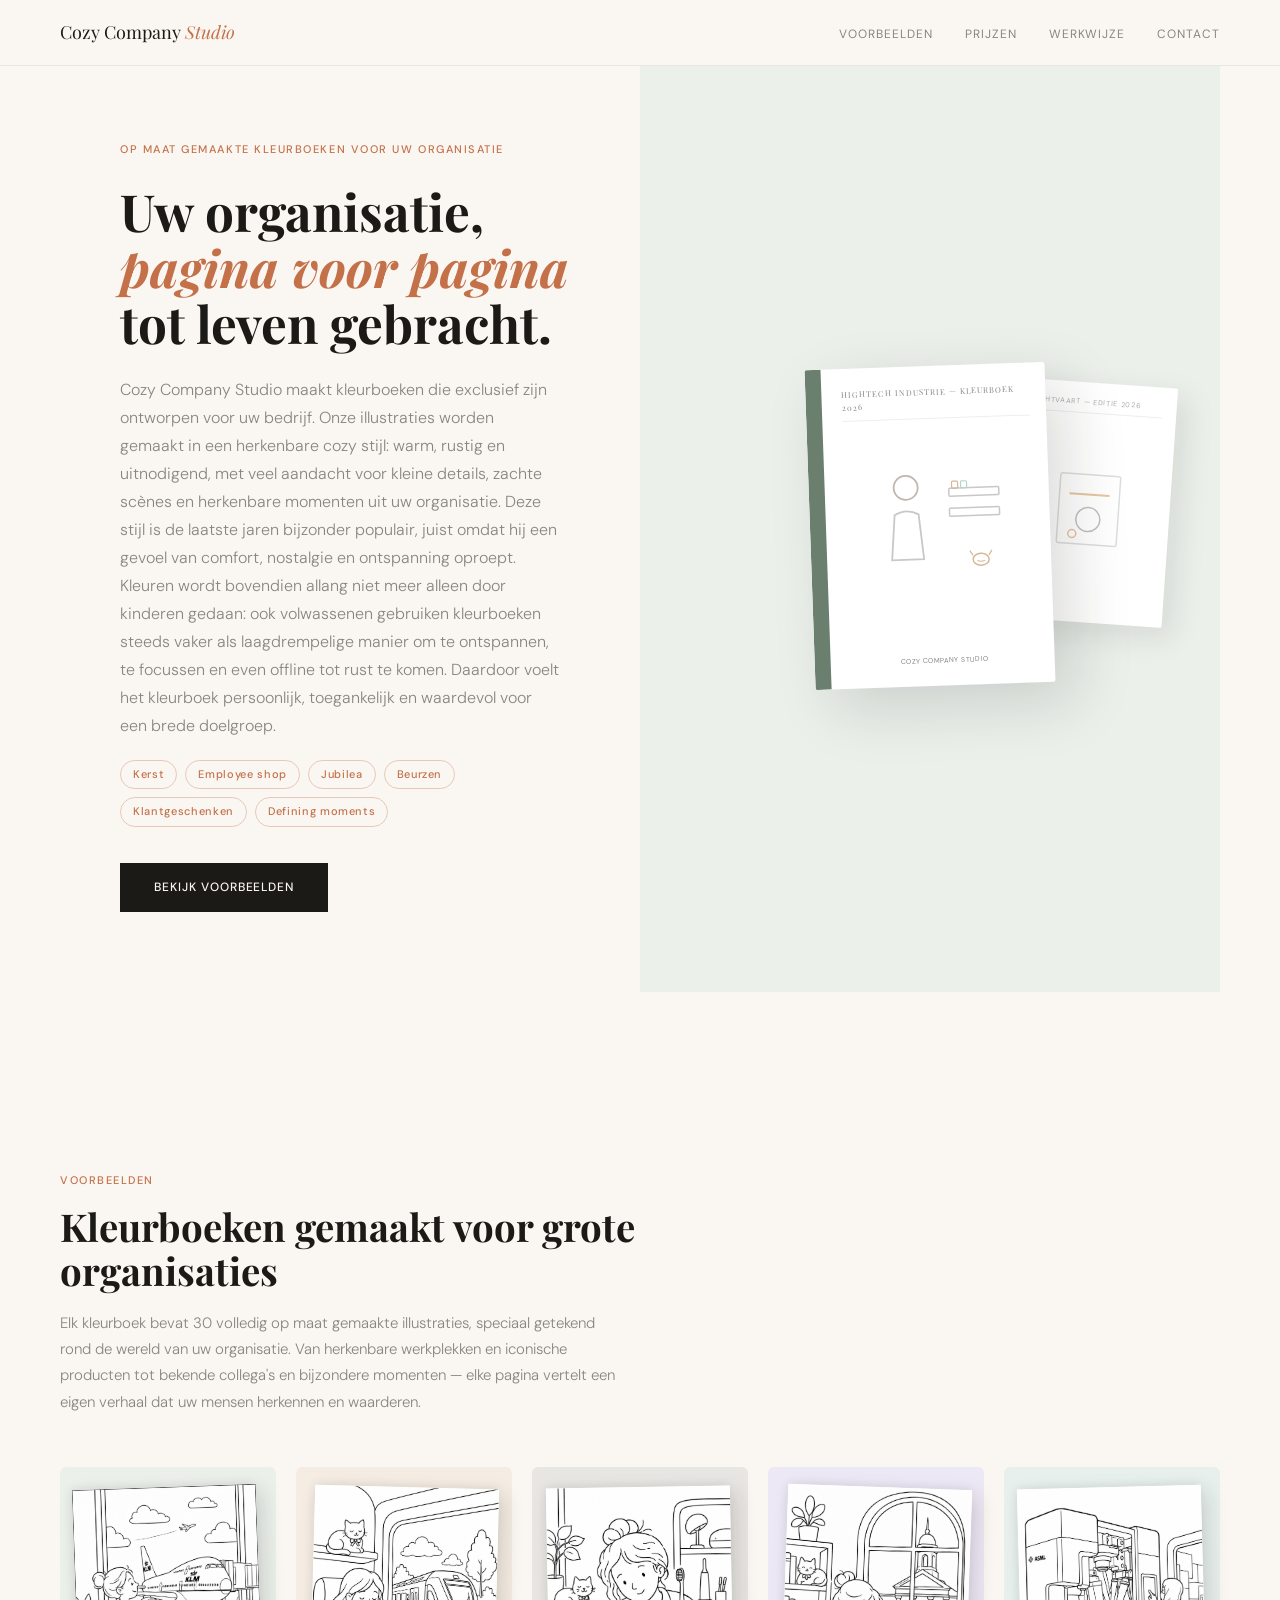
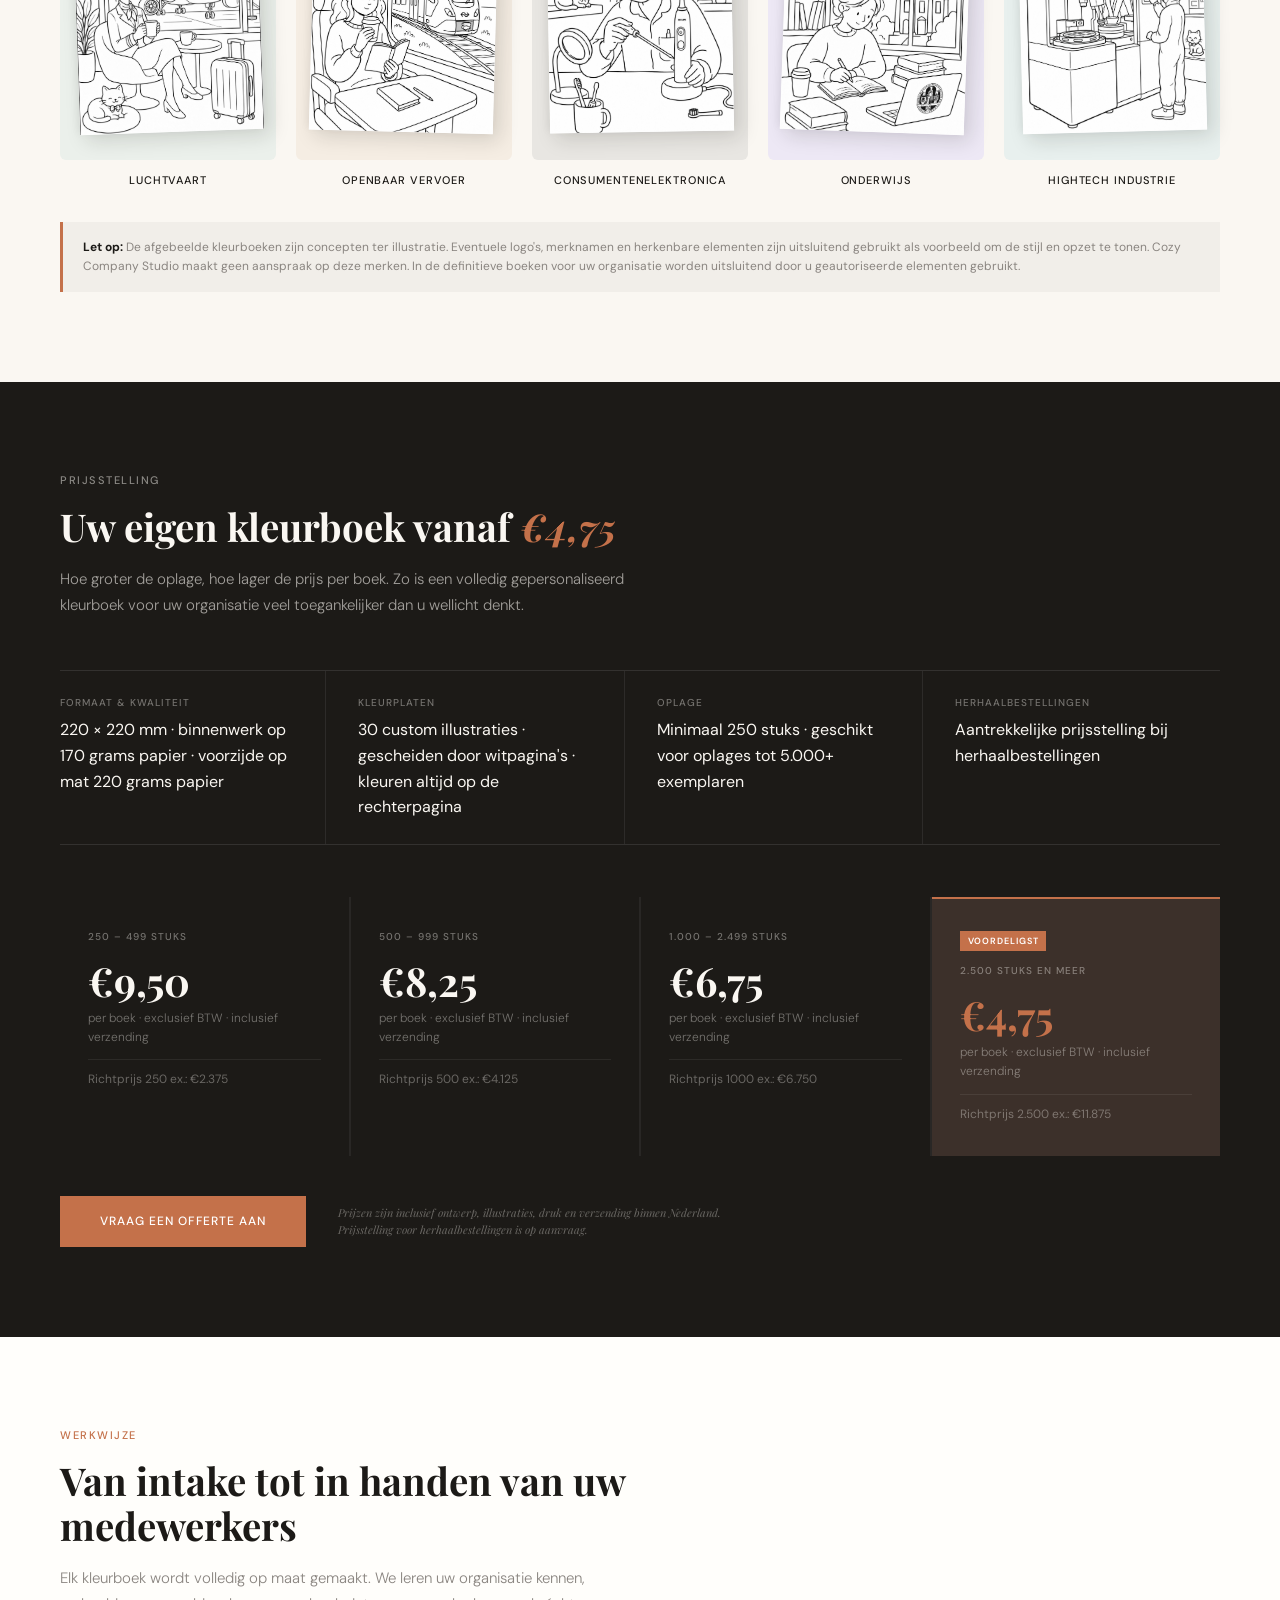
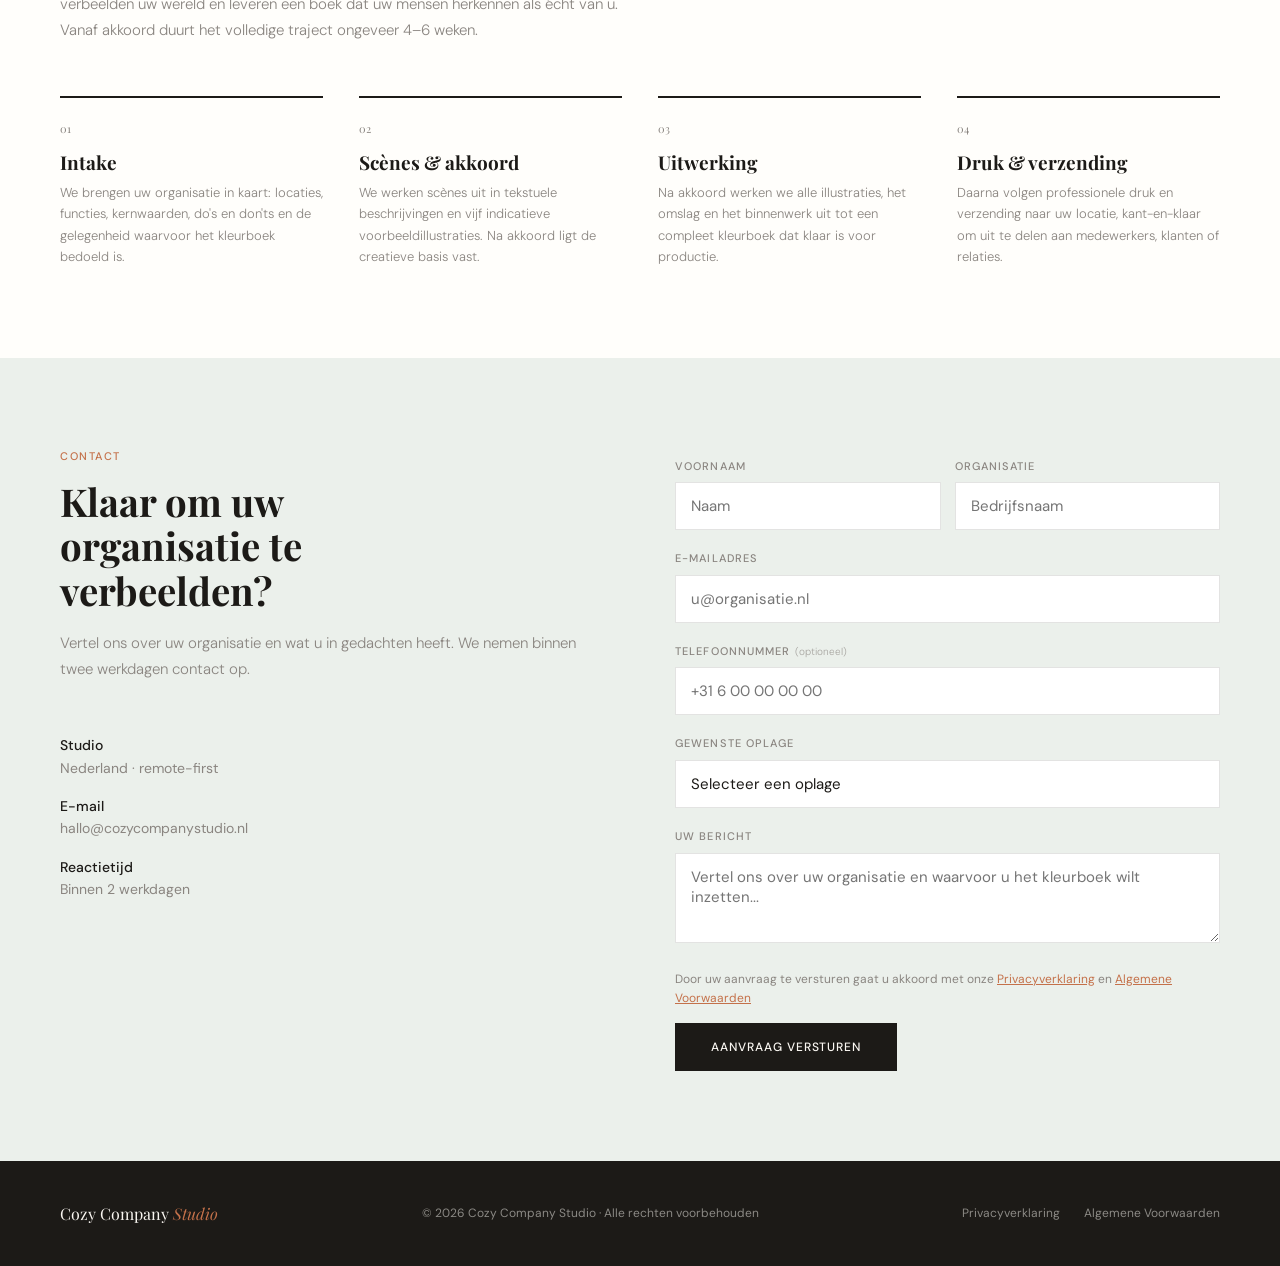
==== commit c01c3365: "Remove manual line breaks from headings" ====
--- a/index.html
+++ b/index.html
@@ -3,137 +3,336 @@
 <head>
 <meta charset="UTF-8">
 <meta name="viewport" content="width=device-width, initial-scale=1.0">
-<title>Custom kleurboeken voor organisaties | Cozy Company Studio</title>
-<meta http-equiv="Content-Security-Policy" content="default-src 'self'; img-src 'self' data: https:; script-src 'self' 'unsafe-inline'; style-src 'self' https://fonts.googleapis.com; font-src 'self' https://fonts.gstatic.com; connect-src 'none'; object-src 'none'; base-uri 'self'; form-action 'none'; frame-ancestors 'none'; upgrade-insecure-requests;">
+<title>Cozy Company Studio — Op maat gemaakte kleurboeken</title>
 <link rel="stylesheet" href="css/style.css">
-<link rel="stylesheet" href="css/teaser.css">
-
-  <meta name="description" content="Cozy Company Studio maakt exclusieve custom kleurboeken voor organisaties, met herkenbare werkplekken, producten en momenten. Live eind september 2026.">
+
+  <meta name="description" content="Cozy Company Studio maakt op maat gemaakte kleurboeken voor organisaties, bedrijven en instellingen.">
   <meta name="robots" content="index, follow">
-  <meta name="author" content="Cozy Company Studio">
-  <meta name="theme-color" content="#FAF7F2">
-  <link rel="canonical" href="https://www.cozycompanystudio.nl/">
-
-  <meta property="og:locale" content="nl_NL">
-  <meta property="og:title" content="Custom kleurboeken voor organisaties | Cozy Company Studio">
-  <meta property="og:description" content="Exclusieve custom kleurboeken voor organisaties. Herkenbare werkplekken, producten en kleine momenten in een warme cozy stijl. Live eind september 2026.">
+  <meta property="og:title" content="Cozy Company Studio — Op maat gemaakte kleurboeken">
+  <meta property="og:description" content="Exclusieve kleurboeken voor organisaties, ontworpen rond herkenbare werkplekken, producten en momenten.">
   <meta property="og:type" content="website">
-  <meta property="og:url" content="https://www.cozycompanystudio.nl/">
-  <meta property="og:site_name" content="Cozy Company Studio">
-  <meta property="og:image" content="https://www.cozycompanystudio.nl/images/gallery/gallery-01.png">
-  <meta property="og:image:alt" content="Voorbeeldillustratie van een custom kleurboek voor een organisatie">
-
-  <meta name="twitter:card" content="summary_large_image">
-  <meta name="twitter:title" content="Custom kleurboeken voor organisaties | Cozy Company Studio">
-  <meta name="twitter:description" content="Exclusieve custom kleurboeken voor organisaties. Live eind september 2026.">
-  <meta name="twitter:image" content="https://www.cozycompanystudio.nl/images/gallery/gallery-01.png">
-
-  <script type="application/ld+json">
-  {
-    "@context": "https://schema.org",
-    "@graph": [
-      {
-        "@type": "Organization",
-        "@id": "https://www.cozycompanystudio.nl/#organization",
-        "name": "Cozy Company Studio",
-        "url": "https://www.cozycompanystudio.nl/",
-        "email": "hallo@cozycompanystudio.nl",
-        "description": "Cozy Company Studio maakt exclusieve custom kleurboeken voor organisaties.",
-        "logo": "https://www.cozycompanystudio.nl/favicon/favicon.svg"
-      },
-      {
-        "@type": "WebSite",
-        "@id": "https://www.cozycompanystudio.nl/#website",
-        "url": "https://www.cozycompanystudio.nl/",
-        "name": "Cozy Company Studio",
-        "publisher": { "@id": "https://www.cozycompanystudio.nl/#organization" },
-        "inLanguage": "nl-NL"
-      },
-      {
-        "@type": "Service",
-        "@id": "https://www.cozycompanystudio.nl/#service",
-        "name": "Custom kleurboeken voor organisaties",
-        "serviceType": "Op maat gemaakte kleurboeken voor organisaties",
-        "provider": { "@id": "https://www.cozycompanystudio.nl/#organization" },
-        "areaServed": "Nederland",
-        "description": "Exclusieve kleurboeken voor organisaties, met herkenbare werkplekken, producten, collega’s en kleine momenten uit het dagelijkse werk."
-      }
-    ]
-  }
-  </script>
-
+  <meta property="og:image" content="images/gallery/gallery-01.png">
   <link rel="icon" href="favicon/favicon.svg" type="image/svg+xml">
   <link rel="manifest" href="favicon/site.webmanifest">
 
 </head>
-<body class="teaser-page">
-
+<body>
+
+<!-- NAV -->
 <nav>
-  <a href="#" class="logo">Cozy Company <span>Studio</span></a>
-  <div class="nav-launch-note">Live eind September 2026</div>
+  <a href="#hero" class="logo">Cozy Company <span>Studio</span></a>
+  <ul class="nav-links">
+    <li><a href="#gallery">Voorbeelden</a></li>
+    <li><a href="#pricing">Prijzen</a></li>
+    <li><a href="#how">Werkwijze</a></li>
+    <li><a href="#contact">Contact</a></li>
+  </ul>
+  <div class="nav-hamburger" onclick="toggleMenu()" aria-label="Menu">
+    <span></span><span></span><span></span>
+  </div>
 </nav>
 
-<main class="teaser-shell">
-  <section class="teaser-main" aria-label="Teaser Cozy Company Studio">
-    <div class="teaser-copy">
-      <p class="hero-eyebrow">Op maat gemaakte kleurboeken voor organisaties</p>
-      <h1 class="hero-title">
-        Uw organisatie,<br>
-        <em>pagina voor pagina</em><br>
-        tot leven gebracht.
-      </h1>
-      <p class="hero-subtitle">
-        Kleuren is populairder dan ooit: een laagdrempelig moment van ontspanning, focus en offline rust. Cozy Company Studio maakt exclusieve custom kleurboeken voor organisaties — als relatiegeschenk, medewerkersgeschenk of bijzonder moment — met herkenbare werkplekken, producten en kleine dagelijkse scènes. Live eind september 2026.
-      </p>
-      <div class="hero-occasions">
-        <span class="occasion-tag">Kerst</span>
-        <span class="occasion-tag">Employee shop</span>
-        <span class="occasion-tag">Jubilea</span>
-        <span class="occasion-tag">Beurzen</span>
-        <span class="occasion-tag">Klantgeschenken</span>
-        <span class="occasion-tag">Defining moments</span>
-      </div>
-      <div class="teaser-mail-cta" aria-label="Contact per e-mail">
-        <span>Vragen of alvast kennismaken?</span>
-        <a href="mailto:hallo@cozycompanystudio.nl">hallo@cozycompanystudio.nl</a>
-      </div>
-      <div class="desktop-qr" aria-label="QR-code om de website op mobiel te bekijken">
-        <img src="images/qr-mobile.svg?v=5" alt="QR-code naar Cozy Company Studio">
-        <span>Bekijk<br>op mobiel</span>
-      </div>
-    </div>
-
-    <aside class="teaser-preview" aria-label="Sneak preview voorbeeldillustraties">
-      <div class="teaser-preview-header">
-        <p class="section-label">Sneak preview</p>
-        <h2 class="section-title">Een eerste blik op kleurboeken voor organisaties</h2>
-        <p class="section-intro">
-          Herkenbare scènes, rustige zwart-wit illustraties en een cozy stijl die uitnodigt om even offline tot rust te komen.
-        </p>
-      </div>
-      <div class="teaser-gallery">
-        <div class="teaser-card">
-          <img src="images/gallery/gallery-01.png" alt="Voorbeeldillustratie van custom kleurboek voor luchtvaartorganisatie" loading="lazy">
-        </div>
-        <div class="teaser-card">
-          <img src="images/gallery/gallery-02.png" alt="Voorbeeldillustratie van custom kleurboek voor openbaar vervoer organisatie" loading="lazy">
-        </div>
-        <div class="teaser-card">
-          <img src="images/gallery/gallery-05.png" alt="Voorbeeldillustratie van custom kleurboek voor hightech organisatie" loading="lazy">
-        </div>
-      </div>
-      <div class="gallery-disclaimer">
-        <strong>Preview:</strong> Conceptbeelden ter illustratie. Definitieve boeken gebruiken uitsluitend door de klant geautoriseerde elementen.
-      </div>
-    </aside>
-  </section>
-
-  <footer class="teaser-footer">
-    <div class="footer-logo">Cozy Company <span>Studio</span></div>
-    <div>Contact: <a href="mailto:hallo@cozycompanystudio.nl">hallo@cozycompanystudio.nl</a></div>
-    <div>© 2026 Cozy Company Studio · Live eind september 2026</div>
-  </footer>
-</main>
+<div class="mobile-menu" id="mobileMenu">
+  <a href="#gallery" onclick="closeMenu()">Voorbeelden</a>
+  <a href="#pricing" onclick="closeMenu()">Tarieven</a>
+  <a href="#how" onclick="closeMenu()">Werkwijze</a>
+  <a href="#contact" onclick="closeMenu()">Contact</a>
+</div>
+
+<!-- HERO -->
+<section id="hero">
+  <div class="hero-left">
+    <p class="hero-eyebrow">Op maat gemaakte kleurboeken voor uw organisatie</p>
+    <h1 class="hero-title">
+      Uw organisatie, <em>pagina voor pagina</em> tot leven gebracht.
+    </h1>
+    <p class="hero-subtitle">
+      Cozy Company Studio maakt kleurboeken die exclusief zijn ontworpen voor uw bedrijf. Onze illustraties worden gemaakt in een herkenbare cozy stijl: warm, rustig en uitnodigend, met veel aandacht voor kleine details, zachte scènes en herkenbare momenten uit uw organisatie. Deze stijl is de laatste jaren bijzonder populair, juist omdat hij een gevoel van comfort, nostalgie en ontspanning oproept. Kleuren wordt bovendien allang niet meer alleen door kinderen gedaan: ook volwassenen gebruiken kleurboeken steeds vaker als laagdrempelige manier om te ontspannen, te focussen en even offline tot rust te komen. Daardoor voelt het kleurboek persoonlijk, toegankelijk en waardevol voor een brede doelgroep.
+    </p>
+    <div class="hero-occasions">
+      <span class="occasion-tag">Kerst</span>
+      <span class="occasion-tag">Employee shop</span>
+      <span class="occasion-tag">Jubilea</span>
+      <span class="occasion-tag">Beurzen</span>
+      <span class="occasion-tag">Klantgeschenken</span>
+      <span class="occasion-tag">Defining moments</span>
+    </div>
+    <a href="#gallery" class="hero-cta">Bekijk voorbeelden</a>
+  </div>
+
+  <div class="hero-right">
+    <div class="second-book">
+      <div class="book-spine"></div>
+      <div class="book-content" style="margin-left:18px; padding:14px;">
+        <div style="font-size:7px; letter-spacing:0.1em; color:#aaa; text-transform:uppercase; border-bottom:1px solid #eee; padding-bottom:5px; margin-bottom:7px;">Luchtvaart — editie 2026</div>
+        <div style="flex:1; display:flex; align-items:center; justify-content:center;">
+          <svg width="80" height="90" viewBox="0 0 80 90" fill="none">
+            <rect x="10" y="5" width="60" height="70" rx="2" stroke="#ddd" stroke-width="1.5"/>
+            <line x1="20" y1="25" x2="60" y2="25" stroke="#e8c4a0" stroke-width="2"/>
+            <circle cx="40" cy="50" r="12" stroke="#c0c0c0" stroke-width="1.5"/>
+            <circle cx="25" cy="65" r="4" stroke="#e8c4a0" stroke-width="1.5"/>
+          </svg>
+        </div>
+      </div>
+    </div>
+    <div class="book-mockup">
+      <div class="book-spine"></div>
+      <div class="book-content">
+        <div class="book-logo-area">Hightech industrie — kleurboek 2026</div>
+        <div class="coloring-preview">
+          <svg width="150" height="175" viewBox="0 0 150 175" fill="none">
+            <rect x="85" y="40" width="50" height="8" rx="1" stroke="#c8c8c8" stroke-width="1.5"/>
+            <rect x="85" y="60" width="50" height="8" rx="1" stroke="#c8c8c8" stroke-width="1.5"/>
+            <rect x="88" y="33" width="6" height="7" rx="1" stroke="#d4b896" stroke-width="1.2"/>
+            <rect x="97" y="33" width="6" height="7" rx="1" stroke="#b8d4c8" stroke-width="1.2"/>
+            <circle cx="42" cy="38" r="12" stroke="#c0b8b0" stroke-width="1.8"/>
+            <path d="M30 65 Q42 58 54 65 L58 110 L26 110 Z" stroke="#c8c8c8" stroke-width="1.8" fill="none"/>
+            <ellipse cx="115" cy="112" rx="8" ry="6" stroke="#d4b896" stroke-width="1.5"/>
+            <path d="M107 108 L104 103 M123 108 L126 103" stroke="#d4b896" stroke-width="1.2"/>
+            <path d="M111 113 Q115 115 119 113" stroke="#d4b896" stroke-width="1"/>
+          </svg>
+        </div>
+        <div class="book-title">Cozy Company Studio</div>
+      </div>
+    </div>
+  </div>
+</section>
+
+<!-- GALLERY -->
+<section id="gallery">
+  <p class="section-label">Voorbeelden</p>
+  <h2 class="section-title">Kleurboeken gemaakt voor grote organisaties</h2>
+  <p class="section-intro">
+    Elk kleurboek bevat 30 volledig op maat gemaakte illustraties, speciaal getekend rond de wereld van uw organisatie. Van herkenbare werkplekken en iconische producten tot bekende collega's en bijzondere momenten — elke pagina vertelt een eigen verhaal dat uw mensen herkennen en waarderen.
+  </p>
+  <div class="coloring-strip">
+    <div class="strip-item">
+      <div class="strip-bg" style="background:#EBF0EB;">
+        <div class="strip-frame" style="transform:rotate(-2deg);">
+          <img src="images/gallery/gallery-01.png" alt="Voorbeeldillustratie — Luchtvaart" loading="lazy">
+        </div>
+      </div>
+      <div class="strip-sector">Luchtvaart</div>
+    </div>
+    <div class="strip-item">
+      <div class="strip-bg" style="background:#F5EDE3;">
+        <div class="strip-frame" style="transform:rotate(1.5deg);">
+          <img src="images/gallery/gallery-02.png" alt="Voorbeeldillustratie — Openbaar vervoer" loading="lazy">
+        </div>
+      </div>
+      <div class="strip-sector">Openbaar vervoer</div>
+    </div>
+    <div class="strip-item">
+      <div class="strip-bg" style="background:#E8E6E2;">
+        <div class="strip-frame" style="transform:rotate(-1deg);">
+          <img src="images/gallery/gallery-03.png" alt="Voorbeeldillustratie — Consumentenelektronica" loading="lazy">
+        </div>
+      </div>
+      <div class="strip-sector">Consumentenelektronica</div>
+    </div>
+    <div class="strip-item">
+      <div class="strip-bg" style="background:#EDE8F5;">
+        <div class="strip-frame" style="transform:rotate(2deg);">
+          <img src="images/gallery/gallery-04.png" alt="Voorbeeldillustratie — Onderwijs" loading="lazy">
+        </div>
+      </div>
+      <div class="strip-sector">Onderwijs</div>
+    </div>
+    <div class="strip-item">
+      <div class="strip-bg" style="background:#E8F0EE;">
+        <div class="strip-frame" style="transform:rotate(-1.5deg);">
+          <img src="images/gallery/gallery-05.png" alt="Voorbeeldillustratie — Hightech industrie" loading="lazy">
+        </div>
+      </div>
+      <div class="strip-sector">Hightech industrie</div>
+    </div>
+  </div>
+  <div class="gallery-disclaimer">
+    <strong>Let op:</strong> De afgebeelde kleurboeken zijn concepten ter illustratie. Eventuele logo's, merknamen en herkenbare elementen zijn uitsluitend gebruikt als voorbeeld om de stijl en opzet te tonen. Cozy Company Studio maakt geen aanspraak op deze merken. In de definitieve boeken voor uw organisatie worden uitsluitend door u geautoriseerde elementen gebruikt.
+  </div>
+</section>
+
+<!-- PRICING -->
+<section id="pricing">
+  <div class="pricing-inner">
+    <p class="section-label" style="color:rgba(250,247,242,0.5);">Prijsstelling</p>
+    <h2 class="section-title">Uw eigen kleurboek vanaf <em>€&thinsp;4,75</em></h2>
+    <p class="section-intro">
+      Hoe groter de oplage, hoe lager de prijs per boek. Zo is een volledig gepersonaliseerd kleurboek voor uw organisatie veel toegankelijker dan u wellicht denkt.
+    </p>
+
+    <div class="pricing-specs">
+      <div class="pricing-spec-item">
+        <span class="spec-l">Formaat & Kwaliteit</span>
+        <span class="spec-v">220 × 220 mm · binnenwerk op 170 grams papier · voorzijde op mat 220 grams papier</span>
+      </div>
+      <div class="pricing-spec-item">
+        <span class="spec-l">Kleurplaten</span>
+        <span class="spec-v">30 custom illustraties · gescheiden door witpagina's · kleuren altijd op de rechterpagina</span>
+      </div>
+      <div class="pricing-spec-item">
+        <span class="spec-l">Oplage</span>
+        <span class="spec-v">Minimaal 250 stuks · geschikt voor oplages tot 5.000+ exemplaren</span>
+      </div>
+      <div class="pricing-spec-item">
+        <span class="spec-l">Herhaalbestellingen</span>
+        <span class="spec-v">Aantrekkelijke prijsstelling bij herhaalbestellingen</span>
+      </div>
+    </div>
+
+    <div class="staffel-grid">
+      <div class="staffel-card">
+        <div class="staffel-range">250 – 499 stuks</div>
+        <div class="staffel-price">€9,50</div>
+        <div class="staffel-unit">per boek · exclusief BTW · inclusief verzending</div>
+        <div class="staffel-total">Richtprijs 250 ex.: €2.375</div>
+      </div>
+      <div class="staffel-card">
+        <div class="staffel-range">500 – 999 stuks</div>
+        <div class="staffel-price">€8,25</div>
+        <div class="staffel-unit">per boek · exclusief BTW · inclusief verzending</div>
+        <div class="staffel-total">Richtprijs 500 ex.: €4.125</div>
+      </div>
+      <div class="staffel-card">
+        <div class="staffel-range">1.000 – 2.499 stuks</div>
+        <div class="staffel-price">€6,75</div>
+        <div class="staffel-unit">per boek · exclusief BTW · inclusief verzending</div>
+        <div class="staffel-total">Richtprijs 1000 ex.: €6.750</div>
+      </div>
+      <div class="staffel-card best">
+        <div class="best-tag">Voordeligst</div>
+        <div class="staffel-range">2.500 stuks en meer</div>
+        <div class="staffel-price">€4,75</div>
+        <div class="staffel-unit">per boek · exclusief BTW · inclusief verzending</div>
+        <div class="staffel-total">Richtprijs 2.500 ex.: €11.875</div>
+      </div>
+    </div>
+
+    <div class="pricing-cta-wrap">
+      <a href="#contact" class="pricing-main-cta">Vraag een offerte aan</a>
+      <p class="pricing-footer-note">Prijzen zijn inclusief ontwerp, illustraties, druk en verzending binnen Nederland. Prijsstelling voor herhaalbestellingen is op aanvraag.</p>
+    </div>
+  </div>
+</section>
+
+<!-- HOW IT WORKS -->
+<section id="how">
+  <p class="section-label">Werkwijze</p>
+  <h2 class="section-title">Van intake tot in handen van uw medewerkers</h2>
+  <p class="section-intro">
+    Elk kleurboek wordt volledig op maat gemaakt. We leren uw organisatie kennen, verbeelden uw wereld en leveren een boek dat uw mensen herkennen als écht van u. Vanaf akkoord duurt het volledige traject ongeveer 4–6 weken.
+  </p>
+  <div class="steps">
+    <div class="step">
+      <div class="step-number">01</div>
+      <div class="step-title">Intake</div>
+      <p class="step-desc">We brengen uw organisatie in kaart: locaties, functies, kernwaarden, do's en don'ts en de gelegenheid waarvoor het kleurboek bedoeld is.</p>
+    </div>
+    <div class="step">
+      <div class="step-number">02</div>
+      <div class="step-title">Scènes & akkoord</div>
+      <p class="step-desc">We werken scènes uit in tekstuele beschrijvingen en vijf indicatieve voorbeeldillustraties. Na akkoord ligt de creatieve basis vast.</p>
+    </div>
+    <div class="step">
+      <div class="step-number">03</div>
+      <div class="step-title">Uitwerking</div>
+      <p class="step-desc">Na akkoord werken we alle illustraties, het omslag en het binnenwerk uit tot een compleet kleurboek dat klaar is voor productie.</p>
+    </div>
+    <div class="step">
+      <div class="step-number">04</div>
+      <div class="step-title">Druk & verzending</div>
+      <p class="step-desc">Daarna volgen professionele druk en verzending naar uw locatie, kant-en-klaar om uit te delen aan medewerkers, klanten of relaties.</p>
+    </div>
+  </div>
+</section>
+
+<!-- CONTACT -->
+<section id="contact">
+  <div class="contact-left">
+    <p class="section-label">Contact</p>
+    <h2 class="section-title">Klaar om uw organisatie te verbeelden?</h2>
+    <p class="section-intro">
+      Vertel ons over uw organisatie en wat u in gedachten heeft. We nemen binnen twee werkdagen contact op.
+    </p>
+    <div class="contact-detail">
+      <div class="contact-item"><strong>Studio</strong><br>Nederland · remote-first</div>
+      <div class="contact-item"><strong>E-mail</strong><br>hallo@cozycompanystudio.nl</div>
+      <div class="contact-item"><strong>Reactietijd</strong><br>Binnen 2 werkdagen</div>
+    </div>
+  </div>
+  <form id="contactForm" class="contact-right" action="https://api.web3forms.com/submit" method="POST">
+  <input type="hidden" name="access_key" value="9c12f8af-ad9e-4eb8-90c0-2cd06621a24f">
+  <input type="hidden" name="subject" value="Nieuwe aanvraag via Cozy Company Studio">
+  <input type="checkbox" name="botcheck" style="display: none;">
+
+  <div class="form-row">
+    <div class="form-group">
+      <label>Voornaam</label>
+      <input type="text" name="voornaam" placeholder="Naam" required>
+    </div>
+    <div class="form-group">
+      <label>Organisatie</label>
+      <input type="text" name="organisatie" placeholder="Bedrijfsnaam" required>
+    </div>
+  </div>
+
+  <div class="form-group">
+    <label>E-mailadres</label>
+    <input type="email" name="email" placeholder="u@organisatie.nl" required>
+  </div>
+
+  <div class="form-group">
+    <label>Telefoonnummer <span class="form-optional">(optioneel)</span></label>
+    <input type="tel" name="telefoon" placeholder="+31 6 00 00 00 00">
+  </div>
+
+  <div class="form-group">
+    <label>Gewenste oplage</label>
+    <select name="gewenste_oplage" required>
+      <option value="">Selecteer een oplage</option>
+      <option>250 – 499 stuks (€9,50 p.st.)</option>
+      <option>500 – 999 stuks (€8,50 p.st.)</option>
+      <option>1.000 – 2.499 stuks (€7,75 p.st.)</option>
+      <option>2.500+ stuks (€7,25 p.st.)</option>
+      <option>Nog niet zeker</option>
+    </select>
+  </div>
+
+  <div class="form-group">
+    <label>Uw bericht</label>
+    <textarea name="bericht" placeholder="Vertel ons over uw organisatie en waarvoor u het kleurboek wilt inzetten..." required></textarea>
+  </div>
+
+  <p class="form-consent">
+    Door uw aanvraag te versturen gaat u akkoord met onze
+    <a href="privacy.html" target="_blank" rel="noopener noreferrer">Privacyverklaring</a>
+    en
+    <a href="voorwaarden.html" target="_blank" rel="noopener noreferrer">Algemene Voorwaarden</a>
+  </p>
+
+  <button type="submit" class="form-submit" style="margin-top:14px;">Aanvraag versturen</button>
+</form>
+</section>
+
+<!-- FOOTER -->
+<footer>
+  <div class="footer-logo">Cozy Company <span>Studio</span></div>
+  <div>© 2026 Cozy Company Studio · Alle rechten voorbehouden</div>
+  <div class="footer-links">
+    <a href="privacy.html" target="_blank" rel="noopener noreferrer">Privacyverklaring</a>
+    <a href="voorwaarden.html" target="_blank" rel="noopener noreferrer">Algemene Voorwaarden</a>
+  </div>
+</footer>
+
+<div class="modal-overlay" id="modal-contact-success" onclick="closeModalOutside(event, 'contact-success')">
+  <div class="modal-box contact-success-box" role="dialog" aria-modal="true" aria-labelledby="contact-success-title">
+    <h2 id="contact-success-title">Aanvraag verstuurd</h2>
+    <p>Dank u wel. Uw bericht is succesvol verstuurd. We nemen binnen twee werkdagen contact met u op.</p>
+    <button type="button" class="modal-ok" onclick="closeContactSuccessModal()">Ok</button>
+  </div>
+</div>
+
+<script src="js/script.js" defer></script>
 
 </body>
 </html>
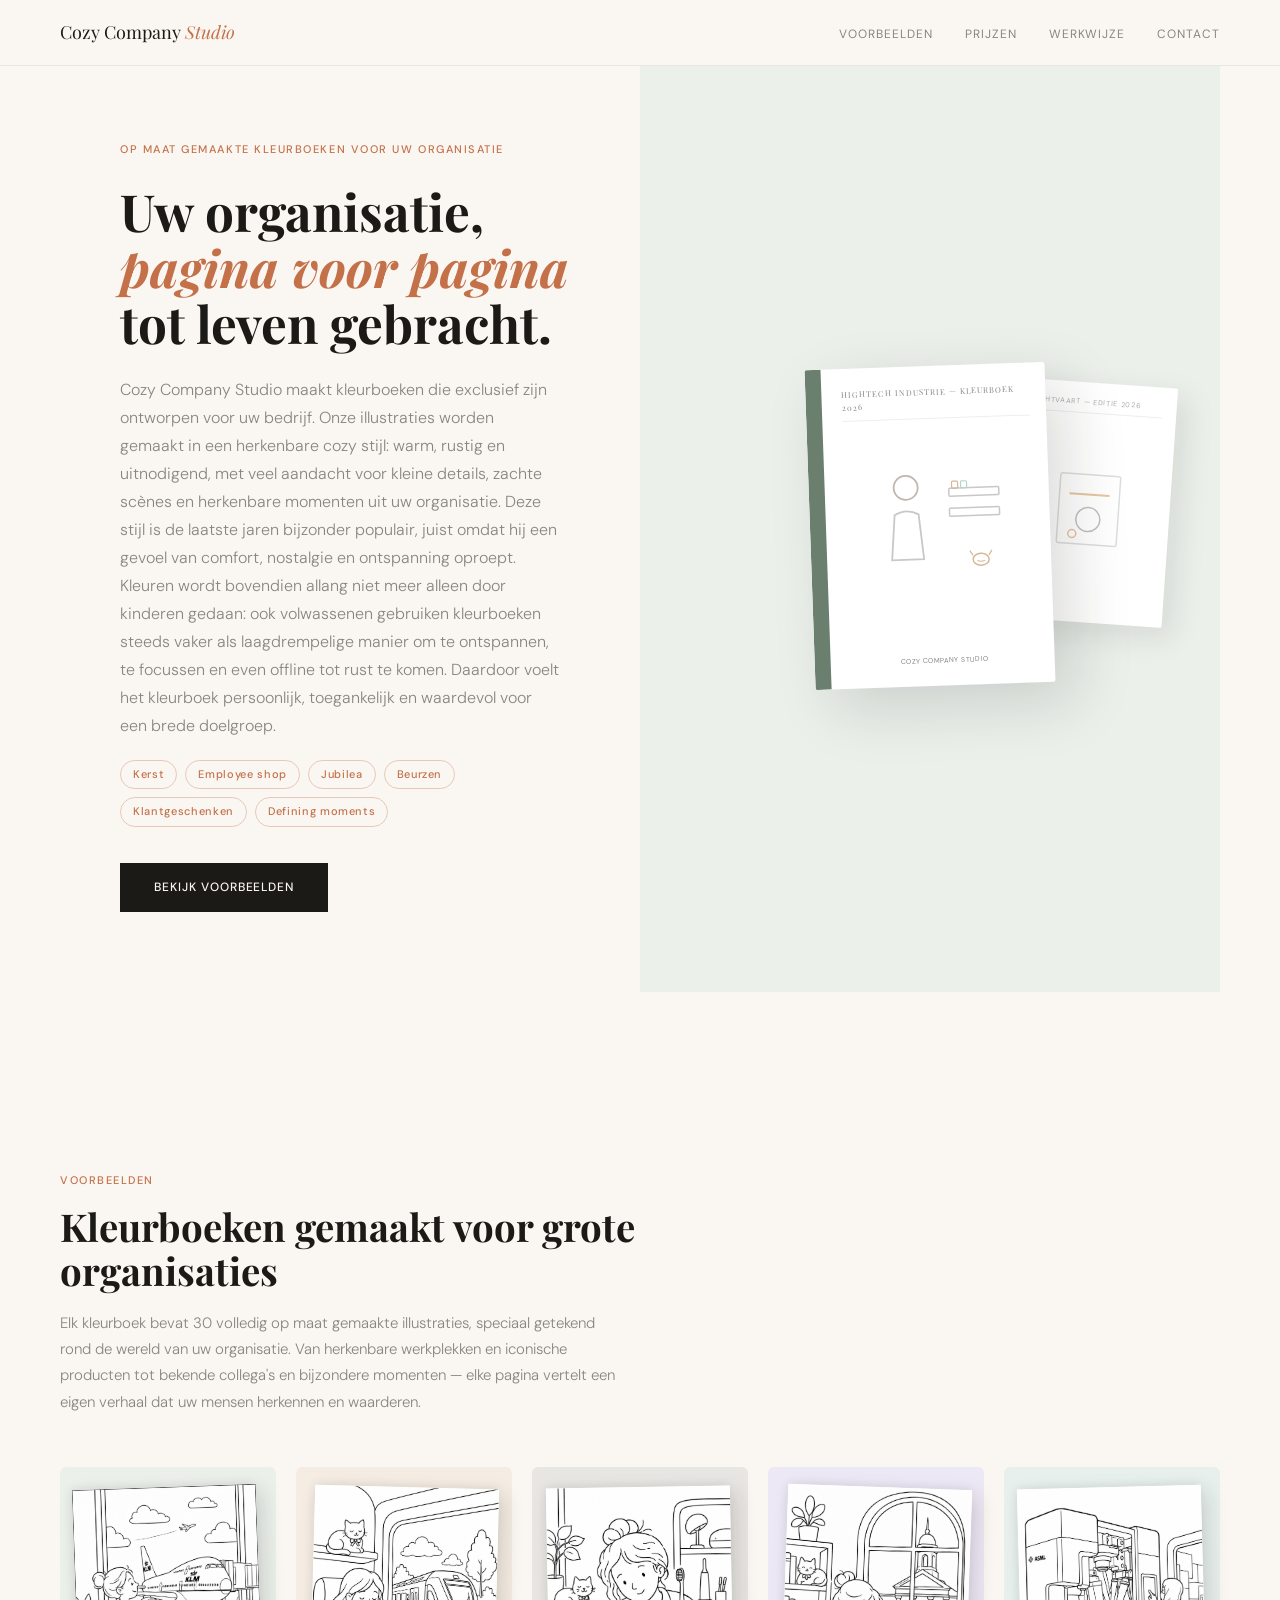
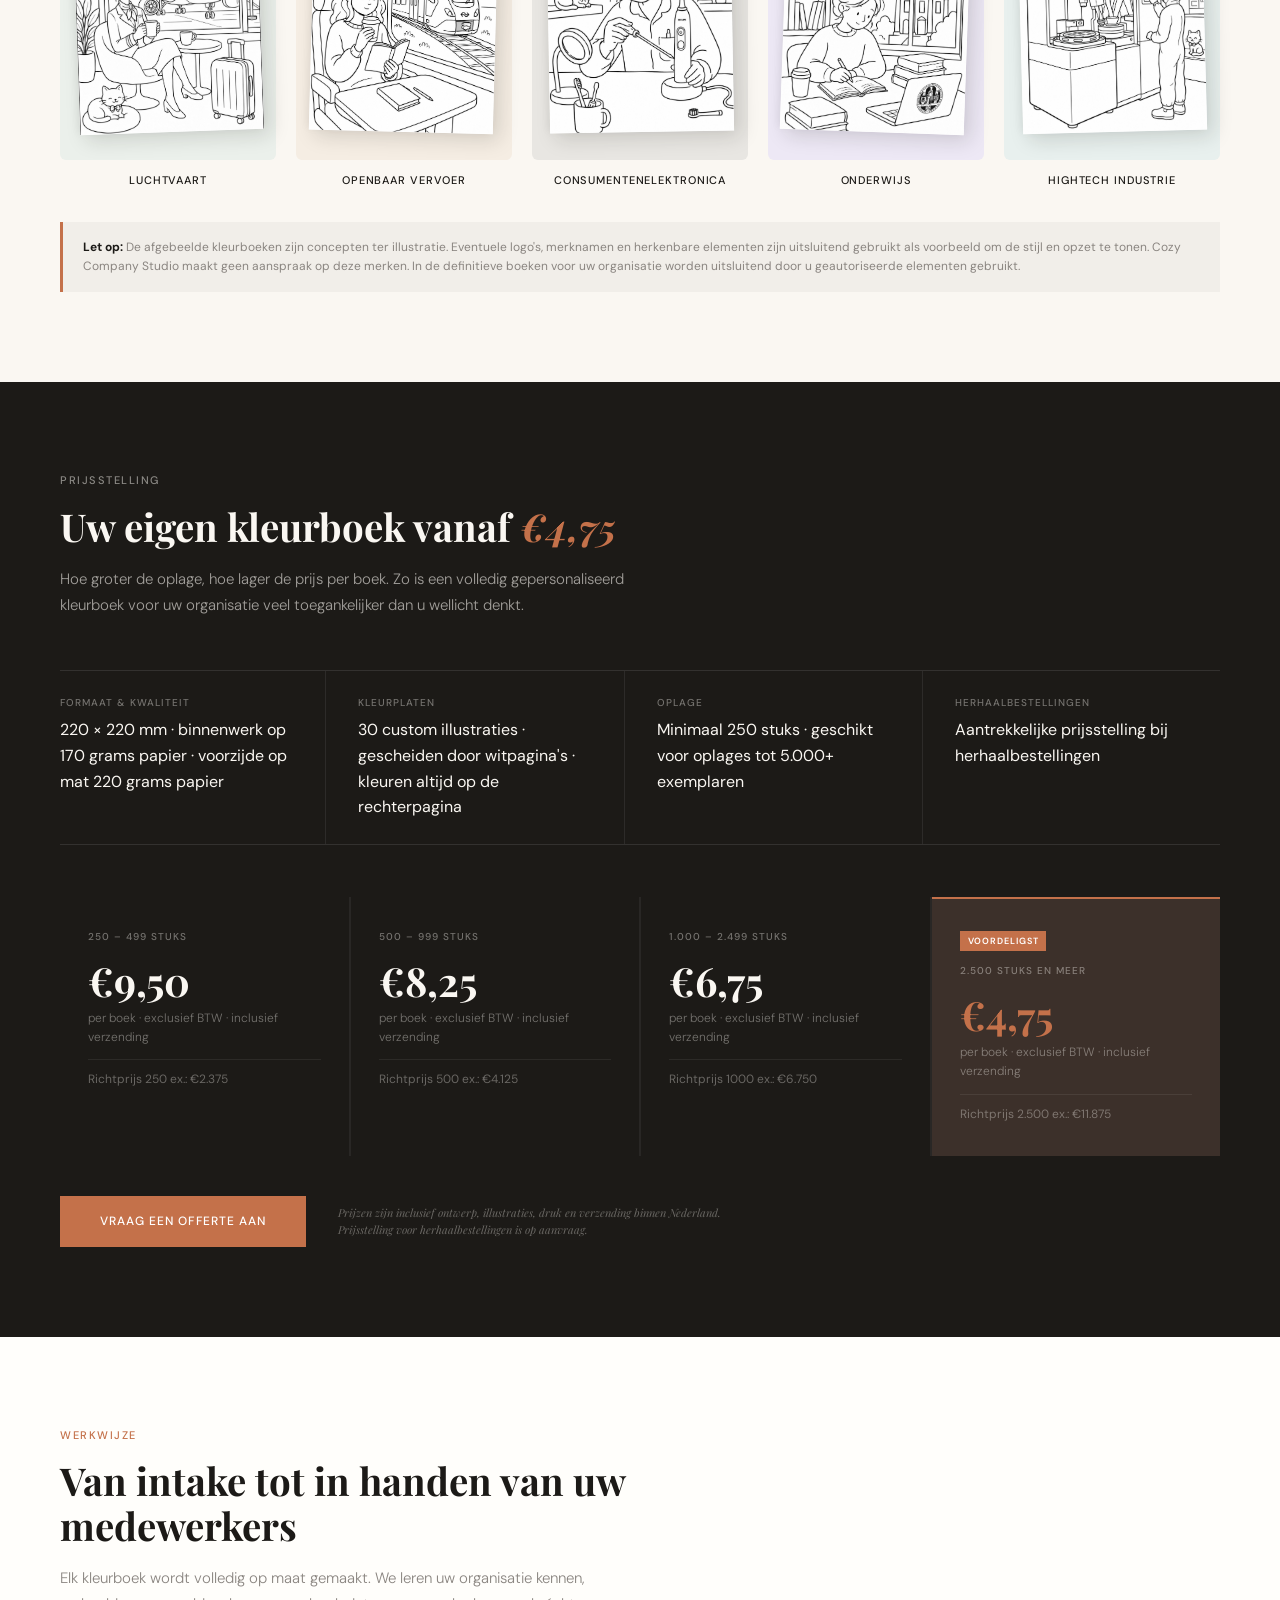
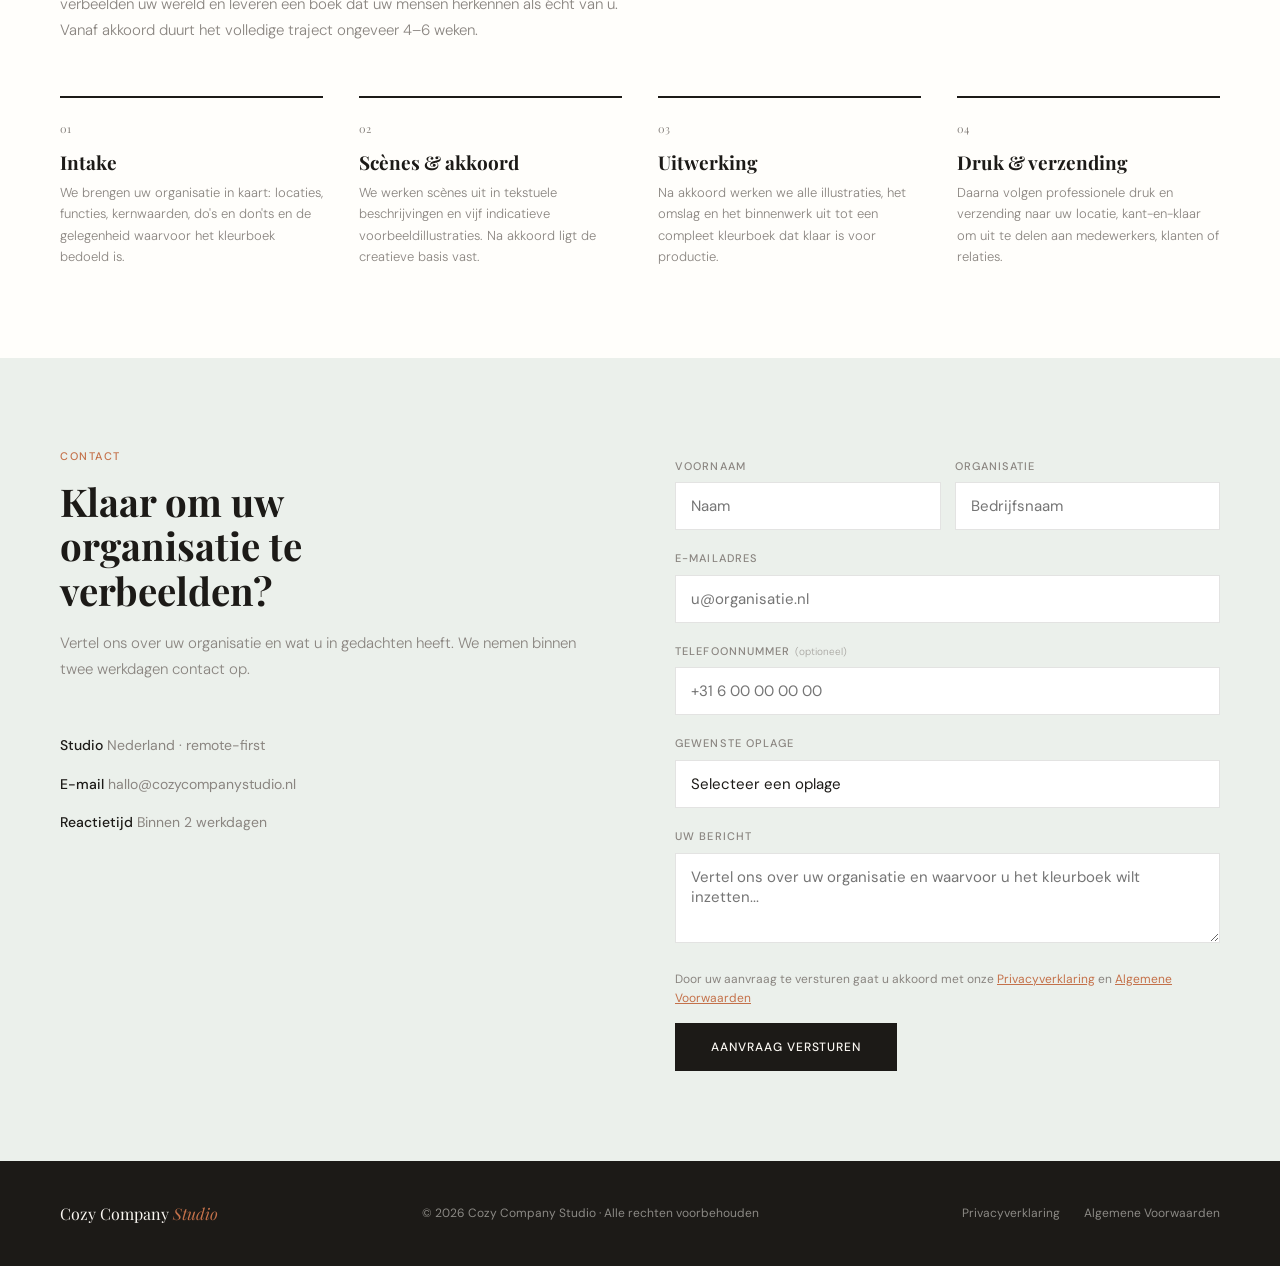
==== commit cc3de6bf: "Remove remaining manual text breaks" ====
--- a/index.html
+++ b/index.html
@@ -255,9 +255,9 @@
       Vertel ons over uw organisatie en wat u in gedachten heeft. We nemen binnen twee werkdagen contact op.
     </p>
     <div class="contact-detail">
-      <div class="contact-item"><strong>Studio</strong><br>Nederland · remote-first</div>
-      <div class="contact-item"><strong>E-mail</strong><br>hallo@cozycompanystudio.nl</div>
-      <div class="contact-item"><strong>Reactietijd</strong><br>Binnen 2 werkdagen</div>
+      <div class="contact-item"><strong>Studio</strong> Nederland · remote-first</div>
+      <div class="contact-item"><strong>E-mail</strong> hallo@cozycompanystudio.nl</div>
+      <div class="contact-item"><strong>Reactietijd</strong> Binnen 2 werkdagen</div>
     </div>
   </div>
   <form id="contactForm" class="contact-right" action="https://api.web3forms.com/submit" method="POST">
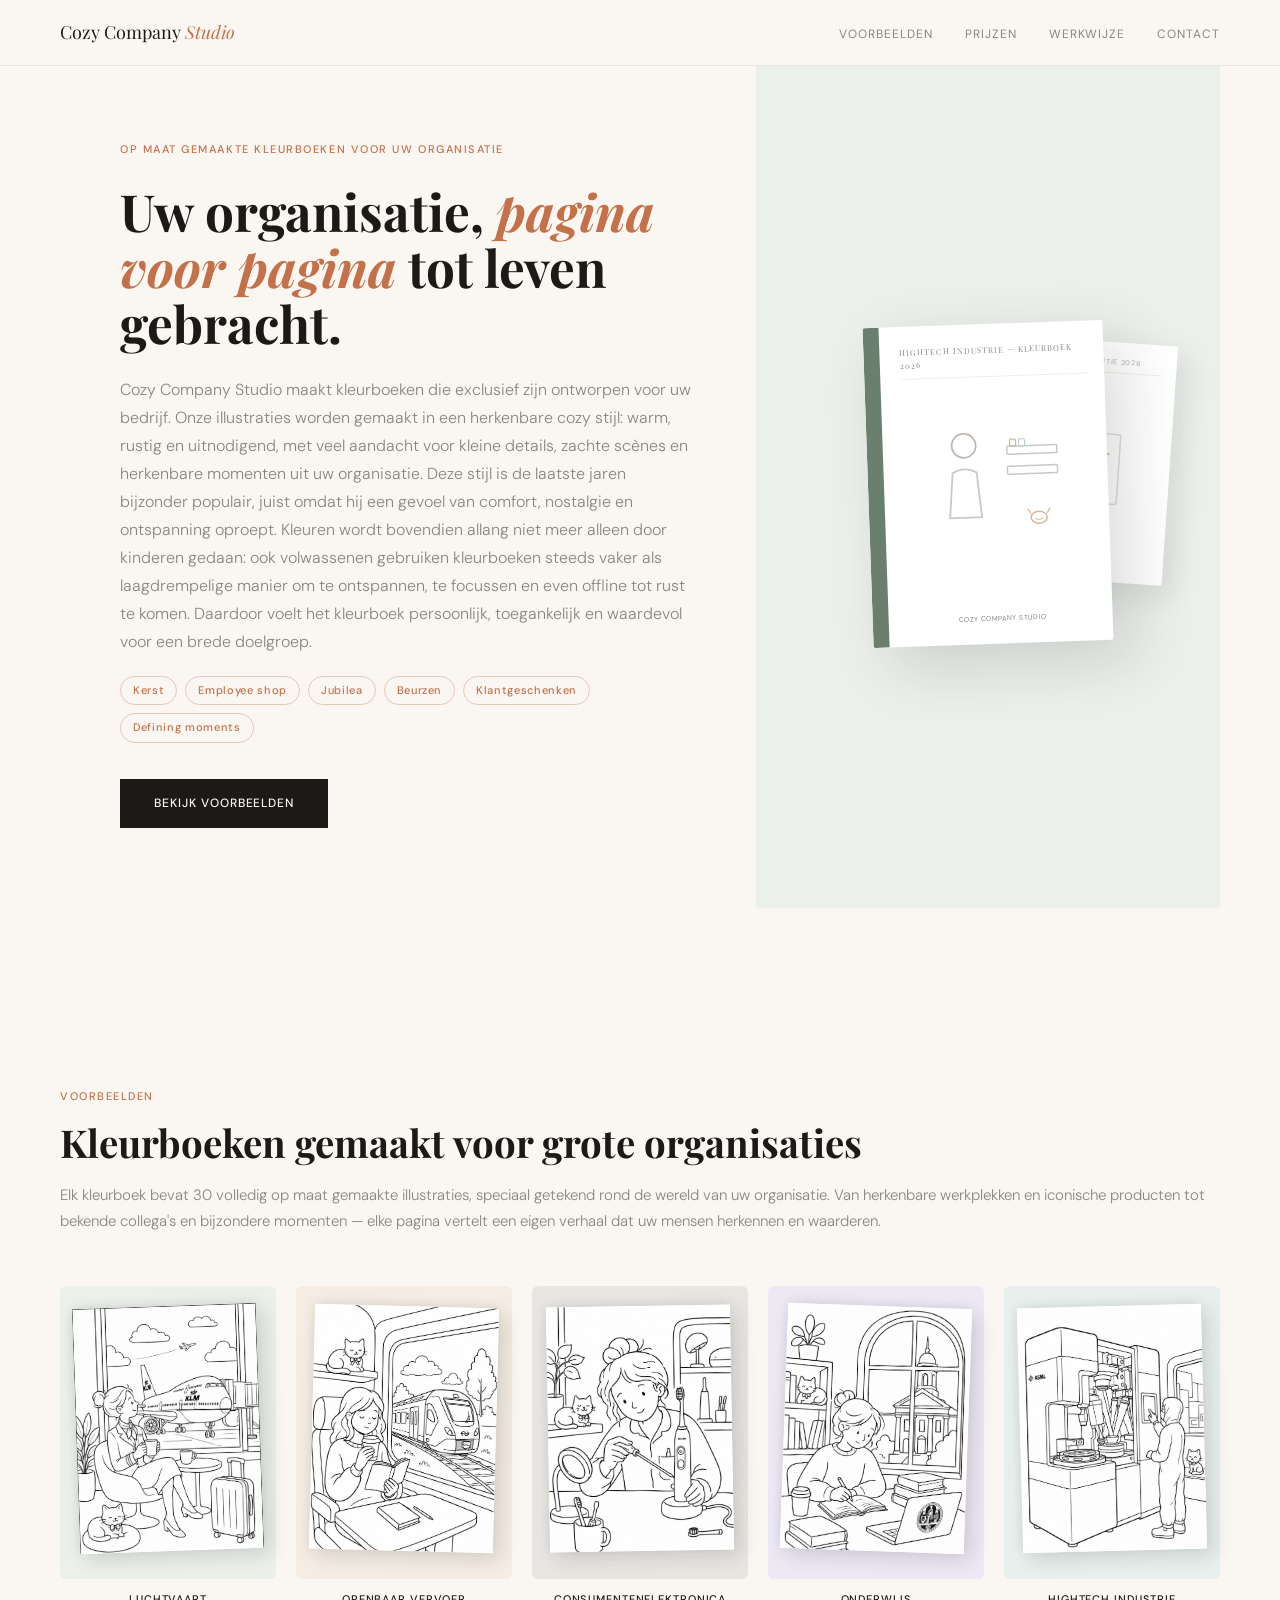
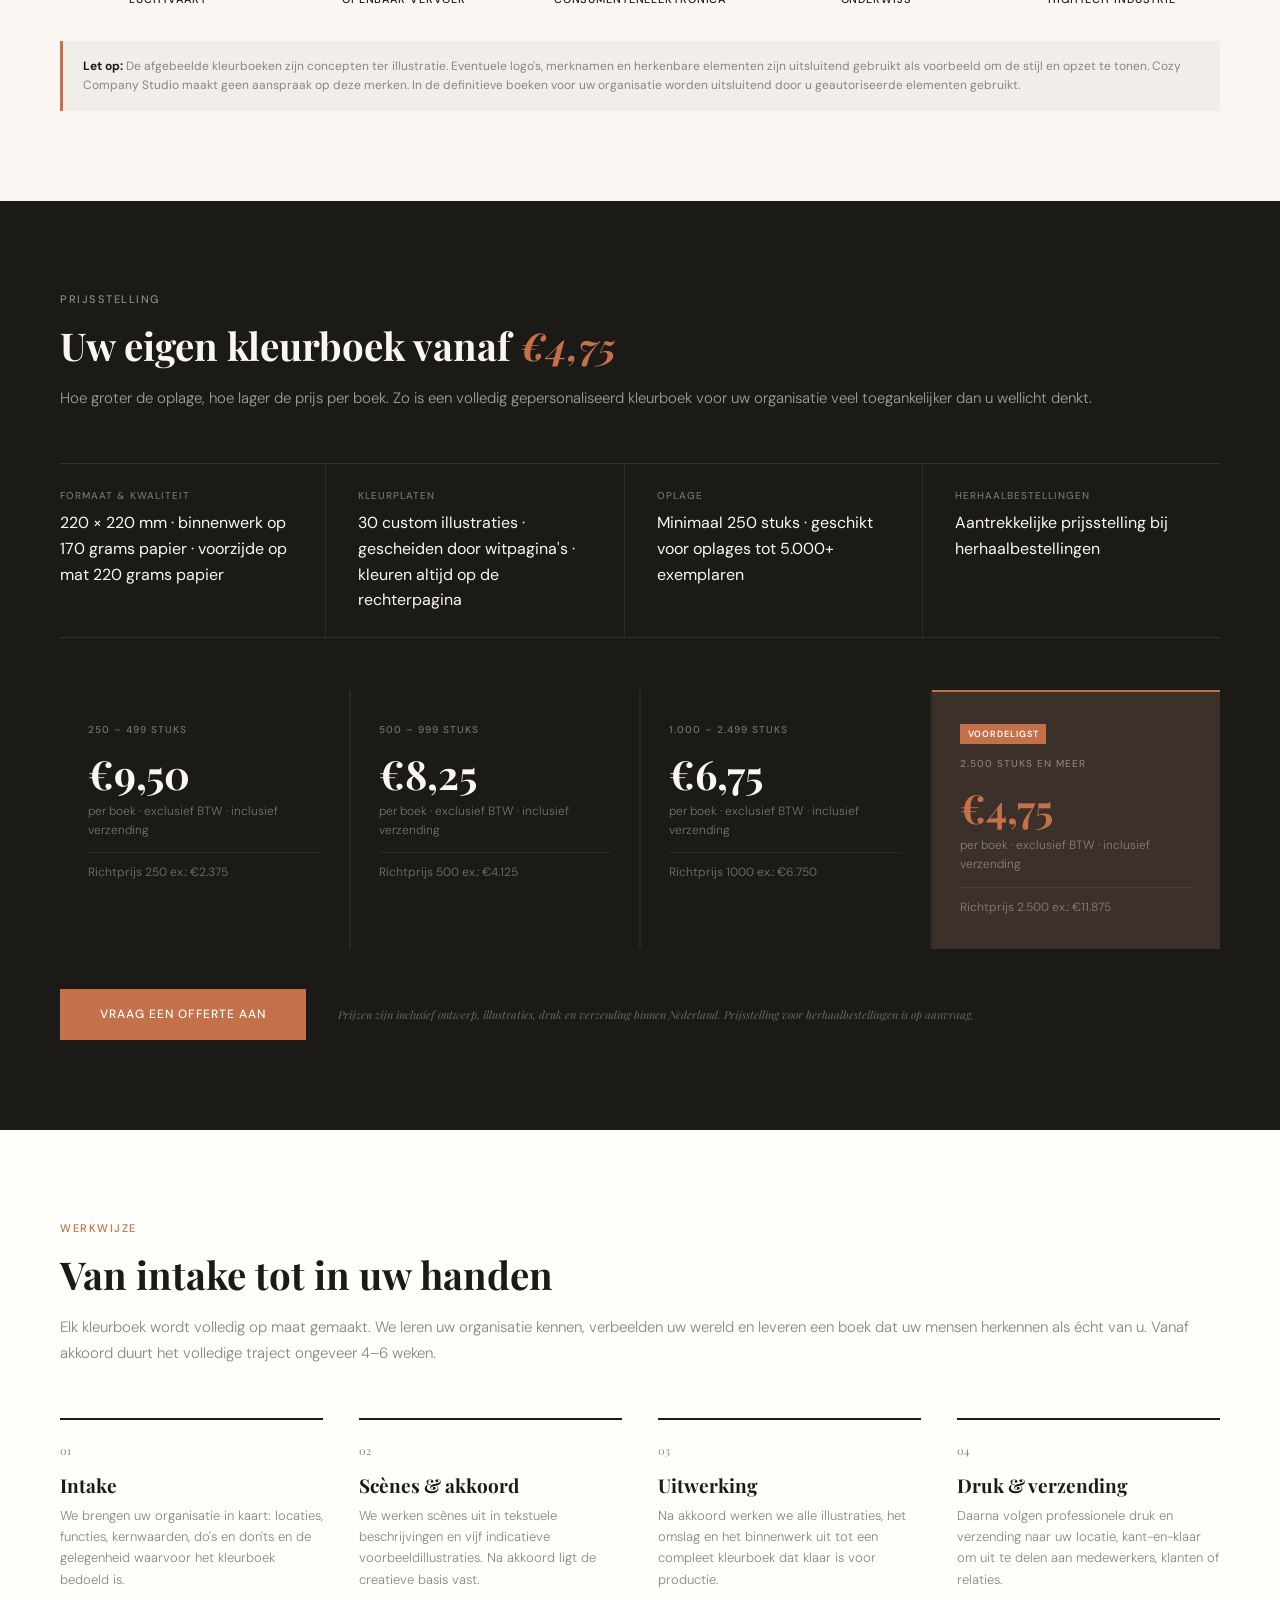
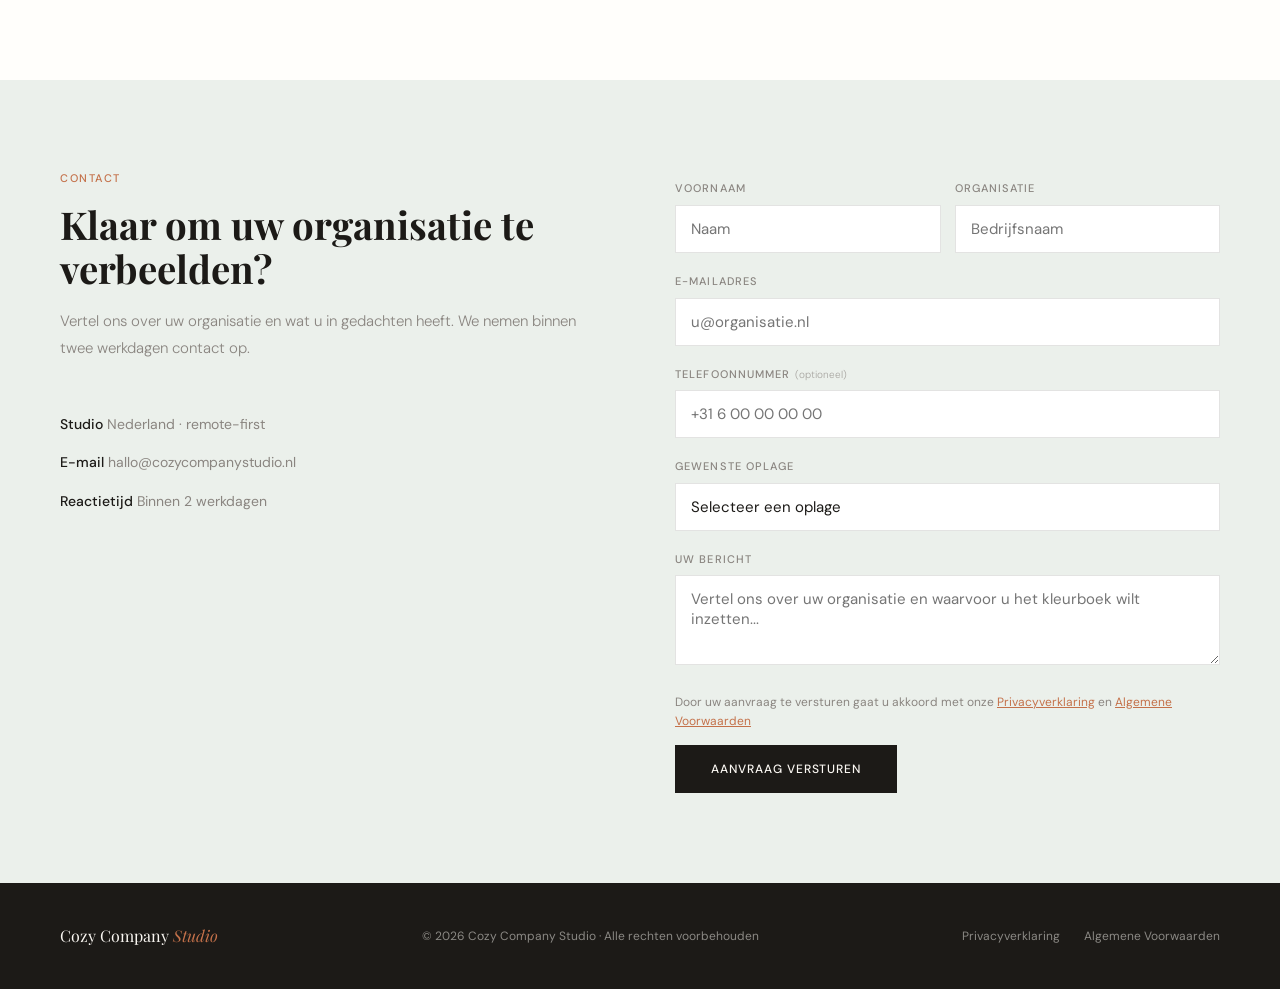
==== commit 381c3bc0: "Update workflow heading copy" ====
--- a/index.html
+++ b/index.html
@@ -218,7 +218,7 @@
 <!-- HOW IT WORKS -->
 <section id="how">
   <p class="section-label">Werkwijze</p>
-  <h2 class="section-title">Van intake tot in handen van uw medewerkers</h2>
+  <h2 class="section-title">Van intake tot in uw handen</h2>
   <p class="section-intro">
     Elk kleurboek wordt volledig op maat gemaakt. We leren uw organisatie kennen, verbeelden uw wereld en leveren een boek dat uw mensen herkennen als écht van u. Vanaf akkoord duurt het volledige traject ongeveer 4–6 weken.
   </p>
--- a/css/style.css
+++ b/css/style.css
@@ -34,12 +34,12 @@
   .mobile-menu a { text-decoration: none; font-size: 14px; letter-spacing: 0.06em; text-transform: uppercase; color: var(--ink); padding: 14px 0; border-bottom: 1px solid rgba(28,26,23,0.06); }
 
   /* ─── HERO ─── */
-  #hero { min-height: 100vh; display: grid; grid-template-columns: 1fr 1fr; padding-top: 61px; }
-  .hero-left { padding: 80px 60px; display: flex; flex-direction: column; justify-content: center; }
+  #hero { min-height: 100vh; display: grid; grid-template-columns: minmax(0, 1.35fr) minmax(320px, 0.65fr); padding-top: 61px; }
+  .hero-left { padding: 80px 60px; display: flex; flex-direction: column; justify-content: center; max-width: none; min-width: 0; }
   .hero-eyebrow { font-size: 11px; font-weight: 500; letter-spacing: 0.14em; text-transform: uppercase; color: var(--terracotta); margin-bottom: 24px; }
-  .hero-title { font-family: 'Playfair Display', serif; font-size: clamp(36px, 4vw, 56px); line-height: 1.1; font-weight: 700; margin-bottom: 24px; }
+  .hero-title { font-family: 'Playfair Display', serif; font-size: clamp(36px, 4vw, 56px); line-height: 1.1; font-weight: 700; margin-bottom: 24px; max-width: none; }
   .hero-title em { font-style: italic; color: var(--terracotta); }
-  .hero-subtitle { font-size: 16px; font-weight: 300; color: var(--mid-gray); line-height: 1.75; max-width: 440px; margin-bottom: 20px; }
+  .hero-subtitle { font-size: 16px; font-weight: 300; color: var(--mid-gray); line-height: 1.75; max-width: none; width: 100%; margin-bottom: 20px; overflow-wrap: normal; word-break: normal; hyphens: none; }
   .hero-occasions { display: flex; flex-wrap: wrap; gap: 8px; margin-bottom: 36px; }
   .occasion-tag { font-size: 11px; font-weight: 500; letter-spacing: 0.06em; border: 1px solid rgba(196,113,74,0.35); color: var(--terracotta); padding: 5px 12px; border-radius: 20px; }
   .hero-cta { display: inline-block; background: var(--ink); color: var(--cream); padding: 15px 34px; font-size: 12px; letter-spacing: 0.08em; text-transform: uppercase; text-decoration: none; font-weight: 500; transition: background 0.2s; width: fit-content; }
@@ -57,8 +57,8 @@
   /* ─── SECTION SHARED ─── */
   section { padding: 90px 60px; }
   .section-label { font-size: 11px; font-weight: 500; letter-spacing: 0.14em; text-transform: uppercase; color: var(--terracotta); margin-bottom: 14px; }
-  .section-title { font-family: 'Playfair Display', serif; font-size: clamp(26px, 3vw, 40px); line-height: 1.15; margin-bottom: 18px; max-width: 600px; }
-  .section-intro { font-size: 15px; color: var(--mid-gray); max-width: 560px; font-weight: 300; line-height: 1.75; margin-bottom: 52px; }
+  .section-title { font-family: 'Playfair Display', serif; font-size: clamp(26px, 3vw, 40px); line-height: 1.15; margin-bottom: 18px; max-width: none; }
+  .section-intro { font-size: 15px; color: var(--mid-gray); max-width: none; width: 100%; font-weight: 300; line-height: 1.75; margin-bottom: 52px; overflow-wrap: normal; word-break: normal; hyphens: none; }
 
   /* ─── GALLERY ─── */
   #gallery { background: var(--cream); }
@@ -90,7 +90,7 @@
   #pricing .pricing-inner { padding: 0 60px; }
   #pricing .section-title { color: var(--cream); }
   #pricing .section-title em { font-style: italic; color: var(--terracotta); }
-  #pricing .section-intro { color: rgba(250,247,242,0.6); max-width: 600px; }
+  #pricing .section-intro { color: rgba(250,247,242,0.6); max-width: none; width: 100%; }
 
   .pricing-specs {
     display: flex; gap: 0; margin-bottom: 52px;
@@ -127,7 +127,7 @@
   .pricing-cta-wrap { display: flex; align-items: center; gap: 32px; flex-wrap: wrap; }
   .pricing-main-cta { display: inline-block; background: var(--terracotta); color: white; padding: 16px 40px; font-size: 12px; letter-spacing: 0.08em; text-transform: uppercase; text-decoration: none; font-weight: 500; transition: background 0.2s; }
   .pricing-main-cta:hover { background: #b5633e; }
-  .pricing-footer-note { font-size: 11px; color: rgba(250,247,242,0.35); font-style: italic; font-family: 'Playfair Display', serif; max-width: 440px; }
+  .pricing-footer-note { font-size: 11px; color: rgba(250,247,242,0.35); font-style: italic; font-family: 'Playfair Display', serif; max-width: none; width: 100%; }
 
   /* ─── HOW IT WORKS ─── */
   #how { background: var(--warm-white); }
@@ -135,11 +135,11 @@
   .step { border-top: 2px solid var(--ink); padding-top: 22px; }
   .step-number { font-family: 'Playfair Display', serif; font-size: 11px; color: var(--mid-gray); margin-bottom: 14px; }
   .step-title { font-family: 'Playfair Display', serif; font-size: 19px; font-weight: 700; margin-bottom: 8px; line-height: 1.2; }
-  .step-desc { font-size: 13px; color: var(--mid-gray); line-height: 1.65; font-weight: 300; }
+  .step-desc { font-size: 13px; color: var(--mid-gray); line-height: 1.65; font-weight: 300; overflow-wrap: normal; word-break: normal; hyphens: none; }
 
   /* ─── CONTACT ─── */
   #contact { background: var(--pale-sage); display: grid; grid-template-columns: 1fr 1fr; gap: 70px; }
-  .contact-left .section-title { max-width: 400px; }
+  .contact-left .section-title { max-width: none; }
   .contact-detail { display: flex; flex-direction: column; gap: 16px; margin-top: 30px; }
   .contact-item { font-size: 14px; color: var(--mid-gray); }
   .contact-item strong { color: var(--ink); font-weight: 500; }
